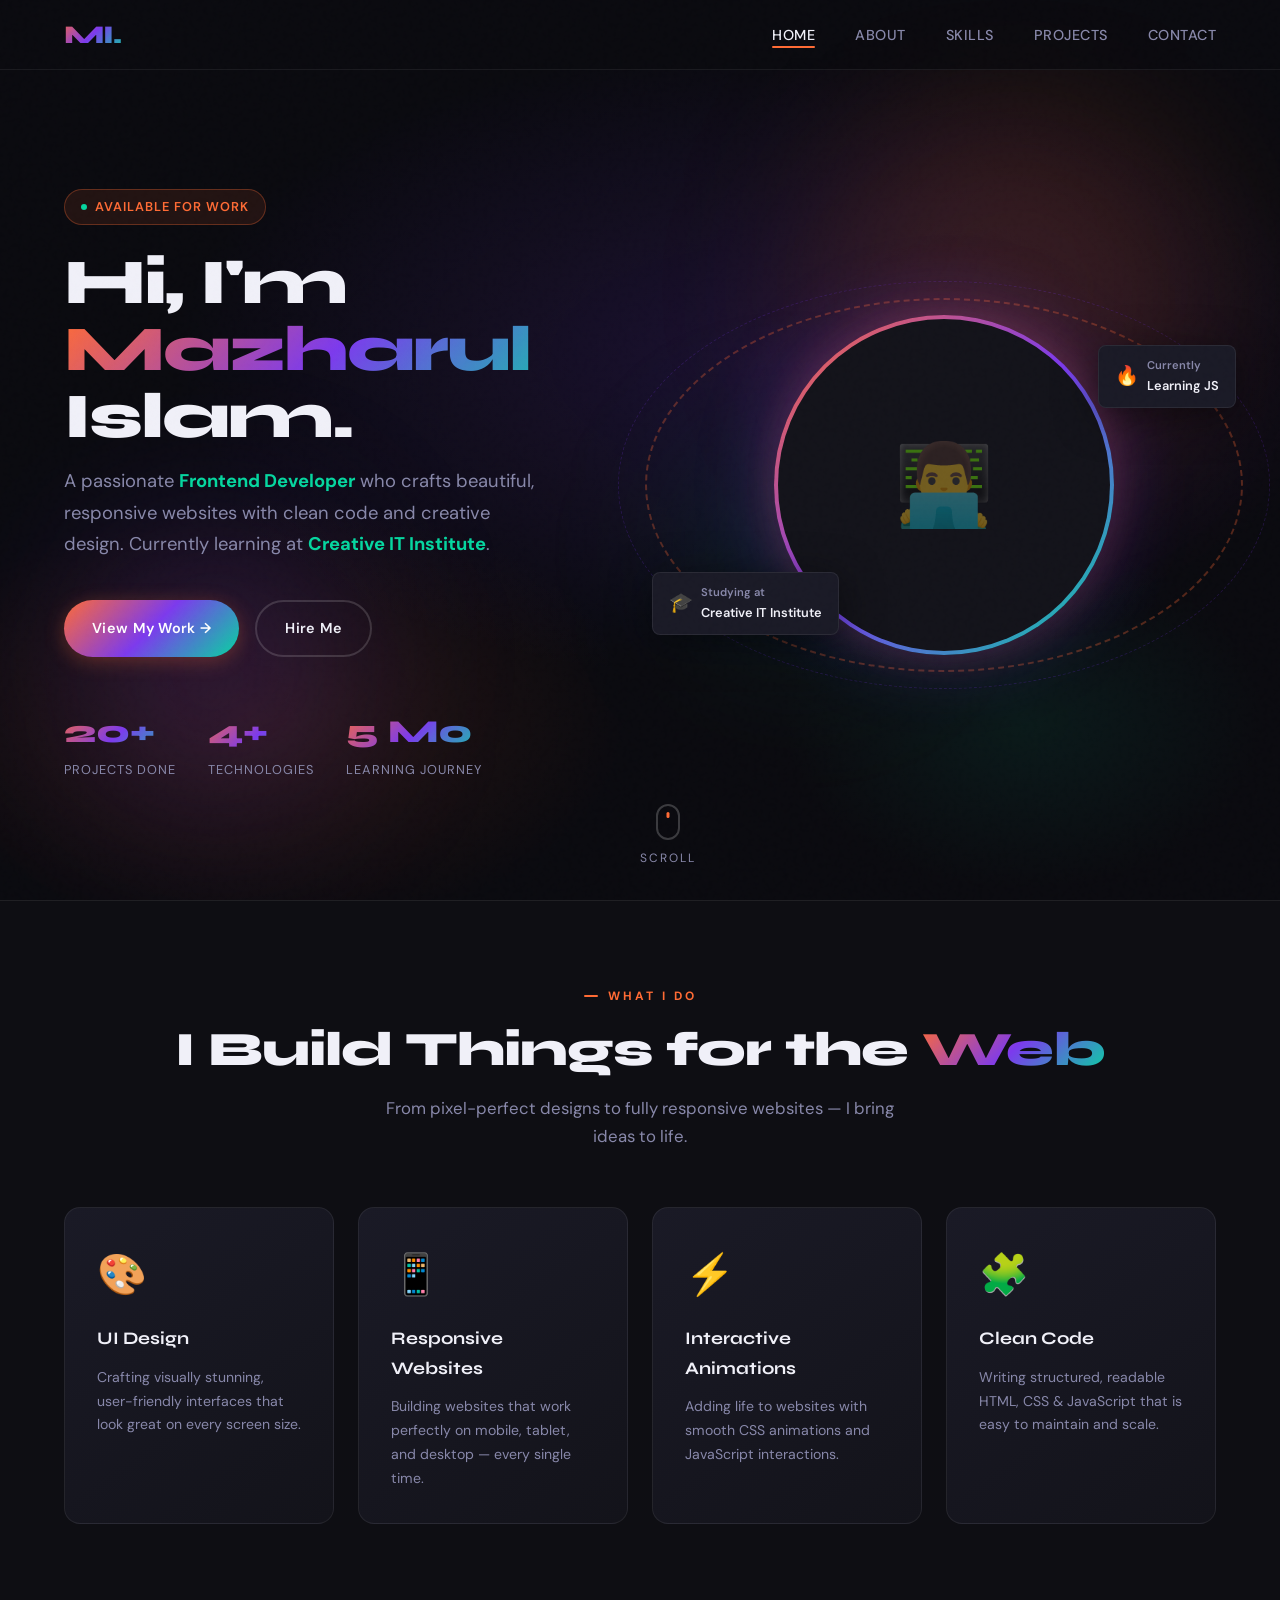
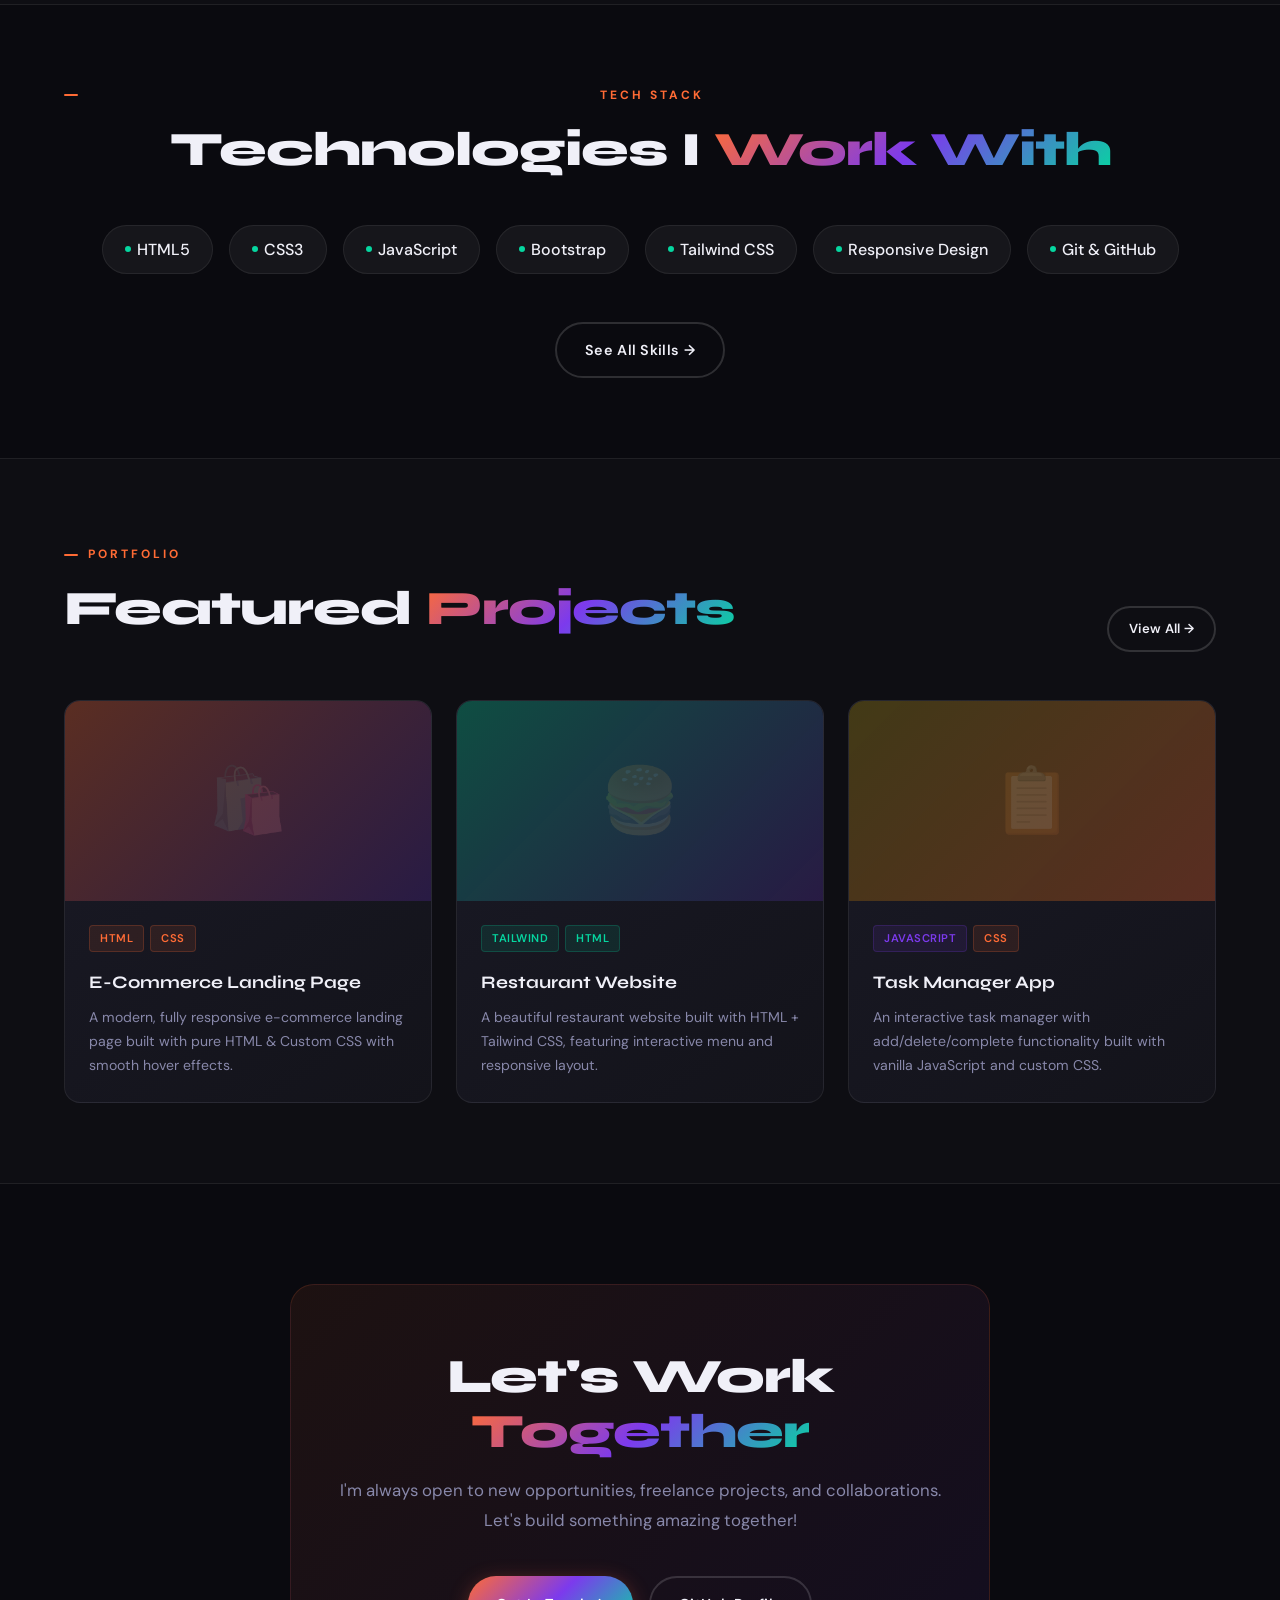
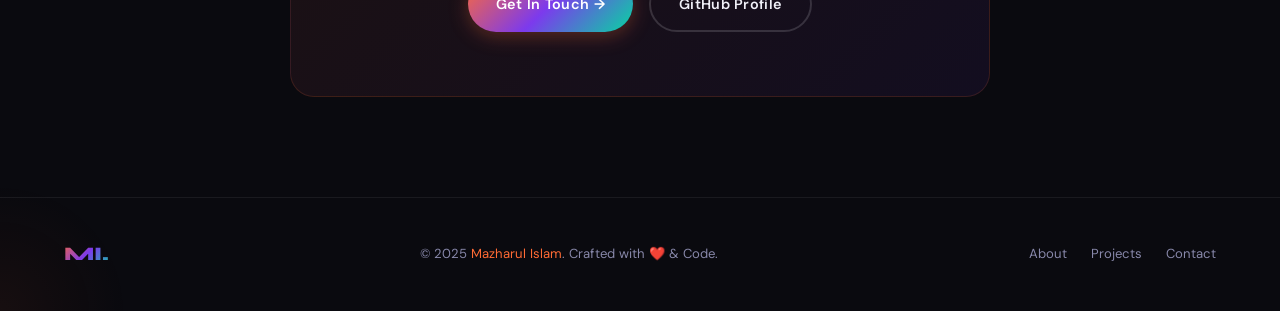
==== index.html @ 1ba292aa "feat: complete interactive portfolio with custom animations" ====
<!DOCTYPE html>
<html lang="en">
<head>
  <meta charset="UTF-8" />
  <meta name="viewport" content="width=device-width, initial-scale=1.0" />
  <title>Mazharul Islam — Frontend Developer</title>
  <meta name="description" content="Mazharul Islam — Frontend Developer & Web Designer from Bangladesh. Building beautiful, responsive websites." />
  <link rel="stylesheet" href="css/style.css" />
  <link rel="stylesheet" href="css/responsive.css" />
</head>
<body>

  <!-- Navbar -->
  <nav class="navbar">
    <a href="index.html" class="nav-logo">MI.</a>
    <ul class="nav-links">
      <li><a href="index.html">Home</a></li>
      <li><a href="pages/about.html">About</a></li>
      <li><a href="pages/skills.html">Skills</a></li>
      <li><a href="pages/projects.html">Projects</a></li>
      <li><a href="pages/contact.html">Contact</a></li>
    </ul>
    <button class="hamburger" aria-label="Menu">
      <span></span><span></span><span></span>
    </button>
  </nav>

  <!-- Hero Section -->
  <section class="hero">
    <div class="hero-bg"></div>
    <div class="hero-orb hero-orb-1"></div>
    <div class="hero-orb hero-orb-2"></div>
    <div class="hero-orb hero-orb-3"></div>

    <div class="hero-inner">
      <!-- Left: Content -->
      <div class="hero-content">
        <div class="hero-badge">
          <span class="dot"></span>
          Available for Work
        </div>
        <h1 class="hero-title">
          <span class="line">Hi, I'm</span>
          <span class="line gradient-text">Mazharul</span>
          <span class="line">Islam.</span>
        </h1>
        <p class="hero-subtitle">
          A passionate <strong><span id="typedText">Frontend Developer</span></strong> who crafts beautiful, 
          responsive websites with clean code and creative design. Currently learning at 
          <strong>Creative IT Institute</strong>.
        </p>
        <div class="hero-btns">
          <a href="pages/projects.html" class="btn btn-primary">View My Work →</a>
          <a href="pages/contact.html" class="btn btn-outline">Hire Me</a>
        </div>
        <div class="hero-stats">
          <div class="stat-item">
            <div class="stat-num"><span class="counter" data-target="20" data-suffix="+">0+</span></div>
            <div class="stat-label">Projects Done</div>
          </div>
          <div class="stat-item">
            <div class="stat-num"><span class="counter" data-target="4" data-suffix="+">0+</span></div>
            <div class="stat-label">Technologies</div>
          </div>
          <div class="stat-item">
            <div class="stat-num"><span class="counter" data-target="5" data-suffix=" Mo">0</span></div>
            <div class="stat-label">Learning Journey</div>
          </div>
        </div>
      </div>

      <!-- Right: Photo -->
      <div class="hero-visual">
        <div class="hero-photo-wrap">
          <div class="hero-photo-ring"></div>
          <div class="hero-photo-ring-2"></div>
          <div class="hero-photo-bg">
            <div class="hero-photo-inner">
              <!-- Replace with your photo: <img src="../assets/photo.jpg" alt="Mazharul Islam" /> -->
              <span class="hero-photo-placeholder">👨‍💻</span>
            </div>
          </div>
          <div class="hero-float-badge b1">
            <span class="icon">🎓</span>
            <div>
              <div style="font-size:0.7rem;color:var(--clr-muted)">Studying at</div>
              <div>Creative IT Institute</div>
            </div>
          </div>
          <div class="hero-float-badge b2">
            <span class="icon">🔥</span>
            <div>
              <div style="font-size:0.7rem;color:var(--clr-muted)">Currently</div>
              <div>Learning JS</div>
            </div>
          </div>
        </div>
      </div>
    </div>

    <div class="scroll-indicator">
      <div class="scroll-mouse"></div>
      <span>Scroll</span>
    </div>
  </section>

  <!-- What I Do Section -->
  <div style="background: rgba(255,255,255,0.02); border-top:1px solid var(--clr-border); border-bottom:1px solid var(--clr-border); padding: 80px 5%;">
    <div style="max-width:1200px; margin:0 auto;">
      <div style="text-align:center; margin-bottom:3.5rem;">
        <span class="section-tag">What I Do</span>
        <h2 class="section-title" style="text-align:center;">I Build Things for the <span>Web</span></h2>
        <p class="section-desc" style="margin: 0 auto 0; text-align:center;">
          From pixel-perfect designs to fully responsive websites — I bring ideas to life.
        </p>
      </div>
      <div style="display:grid; grid-template-columns: repeat(auto-fit, minmax(250px, 1fr)); gap:1.5rem;">

        <div class="card reveal">
          <div style="font-size:2.5rem; margin-bottom:1rem;">🎨</div>
          <h3 style="font-family:var(--font-display); font-size:1.1rem; font-weight:700; margin-bottom:0.75rem;">UI Design</h3>
          <p style="font-size:0.88rem; color:var(--clr-muted); line-height:1.7;">
            Crafting visually stunning, user-friendly interfaces that look great on every screen size.
          </p>
        </div>

        <div class="card reveal delay-1">
          <div style="font-size:2.5rem; margin-bottom:1rem;">📱</div>
          <h3 style="font-family:var(--font-display); font-size:1.1rem; font-weight:700; margin-bottom:0.75rem;">Responsive Websites</h3>
          <p style="font-size:0.88rem; color:var(--clr-muted); line-height:1.7;">
            Building websites that work perfectly on mobile, tablet, and desktop — every single time.
          </p>
        </div>

        <div class="card reveal delay-2">
          <div style="font-size:2.5rem; margin-bottom:1rem;">⚡</div>
          <h3 style="font-family:var(--font-display); font-size:1.1rem; font-weight:700; margin-bottom:0.75rem;">Interactive Animations</h3>
          <p style="font-size:0.88rem; color:var(--clr-muted); line-height:1.7;">
            Adding life to websites with smooth CSS animations and JavaScript interactions.
          </p>
        </div>

        <div class="card reveal delay-3">
          <div style="font-size:2.5rem; margin-bottom:1rem;">🧩</div>
          <h3 style="font-family:var(--font-display); font-size:1.1rem; font-weight:700; margin-bottom:0.75rem;">Clean Code</h3>
          <p style="font-size:0.88rem; color:var(--clr-muted); line-height:1.7;">
            Writing structured, readable HTML, CSS & JavaScript that is easy to maintain and scale.
          </p>
        </div>

      </div>
    </div>
  </div>

  <!-- Tech Stack Preview -->
  <div style="padding: 80px 5%;">
    <div style="max-width:1200px; margin:0 auto; text-align:center;">
      <span class="section-tag" style="display:block; text-align:center;">Tech Stack</span>
      <h2 class="section-title" style="text-align:center; margin-bottom:3rem;">Technologies I <span>Work With</span></h2>
      <div style="display:flex; flex-wrap:wrap; justify-content:center; gap:1rem;">
        <div class="skill-chip reveal" style="font-size:1rem; padding:10px 22px;"><span class="chip-dot"></span> HTML5</div>
        <div class="skill-chip reveal delay-1" style="font-size:1rem; padding:10px 22px;"><span class="chip-dot"></span> CSS3</div>
        <div class="skill-chip reveal delay-2" style="font-size:1rem; padding:10px 22px;"><span class="chip-dot"></span> JavaScript</div>
        <div class="skill-chip reveal delay-3" style="font-size:1rem; padding:10px 22px;"><span class="chip-dot"></span> Bootstrap</div>
        <div class="skill-chip reveal delay-1" style="font-size:1rem; padding:10px 22px;"><span class="chip-dot"></span> Tailwind CSS</div>
        <div class="skill-chip reveal delay-2" style="font-size:1rem; padding:10px 22px;"><span class="chip-dot"></span> Responsive Design</div>
        <div class="skill-chip reveal delay-3" style="font-size:1rem; padding:10px 22px;"><span class="chip-dot"></span> Git & GitHub</div>
      </div>
      <div style="margin-top:3rem;">
        <a href="pages/skills.html" class="btn btn-outline">See All Skills →</a>
      </div>
    </div>
  </div>

  <!-- Featured Projects Preview -->
  <div style="background: rgba(255,255,255,0.02); border-top:1px solid var(--clr-border); border-bottom:1px solid var(--clr-border); padding: 80px 5%;">
    <div style="max-width:1200px; margin:0 auto;">
      <div style="display:flex; align-items:flex-end; justify-content:space-between; flex-wrap:wrap; gap:1rem; margin-bottom:3rem;">
        <div>
          <span class="section-tag">Portfolio</span>
          <h2 class="section-title">Featured <span>Projects</span></h2>
        </div>
        <a href="pages/projects.html" class="btn btn-outline btn-sm">View All →</a>
      </div>
      <div class="projects-grid">

        <div class="project-card reveal">
          <div class="project-thumb">
            <div class="project-thumb-bg">🛍️</div>
            <div class="project-thumb-gradient" style="background: linear-gradient(135deg, rgba(255,107,53,0.3), rgba(124,58,237,0.2));"></div>
            <div class="project-links-overlay">
              <a href="pages/projects.html" class="project-link-btn">View Details</a>
            </div>
          </div>
          <div class="project-body">
            <div class="project-tags">
              <span class="project-tag">HTML</span>
              <span class="project-tag">CSS</span>
            </div>
            <h3 class="project-title">E-Commerce Landing Page</h3>
            <p class="project-desc">A modern, fully responsive e-commerce landing page built with pure HTML & Custom CSS with smooth hover effects.</p>
          </div>
        </div>

        <div class="project-card reveal delay-1">
          <div class="project-thumb">
            <div class="project-thumb-bg">🍔</div>
            <div class="project-thumb-gradient" style="background: linear-gradient(135deg, rgba(6,214,160,0.3), rgba(124,58,237,0.2));"></div>
            <div class="project-links-overlay">
              <a href="pages/projects.html" class="project-link-btn">View Details</a>
            </div>
          </div>
          <div class="project-body">
            <div class="project-tags">
              <span class="project-tag green">Tailwind</span>
              <span class="project-tag green">HTML</span>
            </div>
            <h3 class="project-title">Restaurant Website</h3>
            <p class="project-desc">A beautiful restaurant website built with HTML + Tailwind CSS, featuring interactive menu and responsive layout.</p>
          </div>
        </div>

        <div class="project-card reveal delay-2">
          <div class="project-thumb">
            <div class="project-thumb-bg">📋</div>
            <div class="project-thumb-gradient" style="background: linear-gradient(135deg, rgba(255,214,10,0.2), rgba(255,107,53,0.3));"></div>
            <div class="project-links-overlay">
              <a href="pages/projects.html" class="project-link-btn">View Details</a>
            </div>
          </div>
          <div class="project-body">
            <div class="project-tags">
              <span class="project-tag purple">JavaScript</span>
              <span class="project-tag">CSS</span>
            </div>
            <h3 class="project-title">Task Manager App</h3>
            <p class="project-desc">An interactive task manager with add/delete/complete functionality built with vanilla JavaScript and custom CSS.</p>
          </div>
        </div>

      </div>
    </div>
  </div>

  <!-- CTA Section -->
  <div style="padding: 100px 5%; text-align:center;">
    <div style="max-width:700px; margin:0 auto;">
      <div class="reveal" style="background: linear-gradient(135deg, rgba(255,107,53,0.08), rgba(124,58,237,0.08)); border:1px solid rgba(255,107,53,0.15); border-radius:24px; padding:4rem 3rem;">
        <h2 class="section-title" style="margin-bottom:1rem;">Let's Work <span>Together</span></h2>
        <p style="color:var(--clr-muted); font-size:1.05rem; margin-bottom:2.5rem; line-height:1.8;">
          I'm always open to new opportunities, freelance projects, and collaborations. 
          Let's build something amazing together!
        </p>
        <div style="display:flex; gap:1rem; justify-content:center; flex-wrap:wrap;">
          <a href="pages/contact.html" class="btn btn-primary">Get In Touch →</a>
          <a href="https://github.com/mazharuldmweb" target="_blank" class="btn btn-outline">GitHub Profile</a>
        </div>
      </div>
    </div>
  </div>

  <!-- Footer -->
  <footer class="footer">
    <div class="footer-brand">MI.</div>
    <p class="footer-copy">© 2025 <span>Mazharul Islam</span>. Crafted with ❤️ & Code.</p>
    <div class="footer-links">
      <a href="pages/about.html">About</a>
      <a href="pages/projects.html">Projects</a>
      <a href="pages/contact.html">Contact</a>
    </div>
  </footer>

  <script src="js/main.js"></script>
</body>
</html>
---- css/style.css ----
/* ============================================
   MAZHARUL ISLAM - PORTFOLIO
   style.css - Main Stylesheet
   ============================================ */

@import url('https://fonts.googleapis.com/css2?family=Syne:wght@400;600;700;800&family=DM+Sans:wght@300;400;500;600&display=swap');

/* ---- CSS Variables ---- */
:root {
  --clr-bg: #0a0a0f;
  --clr-surface: #13131a;
  --clr-card: #1a1a26;
  --clr-border: rgba(255,255,255,0.07);

  --clr-primary: #ff6b35;
  --clr-secondary: #7c3aed;
  --clr-accent: #06d6a0;
  --clr-yellow: #ffd60a;
  --clr-pink: #ff006e;

  --clr-text: #f0f0f8;
  --clr-muted: #8888aa;

  --grad-hero: linear-gradient(135deg, #ff6b35 0%, #7c3aed 50%, #06d6a0 100%);
  --grad-card: linear-gradient(145deg, #1a1a26, #13131a);

  --font-display: 'Syne', sans-serif;
  --font-body: 'DM Sans', sans-serif;

  --radius: 16px;
  --radius-sm: 8px;
  --shadow: 0 8px 40px rgba(0,0,0,0.5);
  --shadow-glow: 0 0 40px rgba(255,107,53,0.25);

  --nav-h: 70px;
  --transition: all 0.35s cubic-bezier(0.4, 0, 0.2, 1);
}

/* ---- Reset ---- */
*, *::before, *::after { box-sizing: border-box; margin: 0; padding: 0; }
html { scroll-behavior: smooth; font-size: 16px; }
body {
  font-family: var(--font-body);
  background: var(--clr-bg);
  color: var(--clr-text);
  line-height: 1.7;
  overflow-x: hidden;
}
a { text-decoration: none; color: inherit; }
ul { list-style: none; }
img { max-width: 100%; display: block; }
button { cursor: pointer; border: none; outline: none; font-family: var(--font-body); }

/* ---- Noise Texture Overlay ---- */
body::before {
  content: '';
  position: fixed;
  inset: 0;
  background-image: url("data:image/svg+xml,%3Csvg viewBox='0 0 200 200' xmlns='http://www.w3.org/2000/svg'%3E%3Cfilter id='n'%3E%3CfeTurbulence type='fractalNoise' baseFrequency='0.9' numOctaves='4' stitchTiles='stitch'/%3E%3C/filter%3E%3Crect width='100%25' height='100%25' filter='url(%23n)' opacity='0.04'/%3E%3C/svg%3E");
  pointer-events: none;
  z-index: 9999;
  opacity: 0.4;
}

/* ============================================
   NAVBAR
   ============================================ */
.navbar {
  position: fixed;
  top: 0; left: 0; right: 0;
  height: var(--nav-h);
  display: flex;
  align-items: center;
  justify-content: space-between;
  padding: 0 5%;
  z-index: 1000;
  background: rgba(10,10,15,0.8);
  backdrop-filter: blur(20px);
  border-bottom: 1px solid var(--clr-border);
  transition: var(--transition);
}
.navbar.scrolled {
  background: rgba(10,10,15,0.95);
  box-shadow: 0 4px 30px rgba(0,0,0,0.4);
}
.nav-logo {
  font-family: var(--font-display);
  font-size: 1.6rem;
  font-weight: 800;
  background: var(--grad-hero);
  -webkit-background-clip: text;
  -webkit-text-fill-color: transparent;
  background-clip: text;
  letter-spacing: -1px;
}
.nav-links {
  display: flex;
  gap: 2.5rem;
  align-items: center;
}
.nav-links a {
  font-size: 0.9rem;
  font-weight: 500;
  color: var(--clr-muted);
  letter-spacing: 0.5px;
  text-transform: uppercase;
  position: relative;
  transition: var(--transition);
}
.nav-links a::after {
  content: '';
  position: absolute;
  bottom: -4px; left: 0;
  width: 0; height: 2px;
  background: var(--clr-primary);
  transition: var(--transition);
  border-radius: 2px;
}
.nav-links a:hover,
.nav-links a.active {
  color: var(--clr-text);
}
.nav-links a:hover::after,
.nav-links a.active::after { width: 100%; }

.hamburger {
  display: none;
  flex-direction: column;
  gap: 5px;
  background: none;
  padding: 5px;
}
.hamburger span {
  display: block;
  width: 25px; height: 2px;
  background: var(--clr-text);
  border-radius: 2px;
  transition: var(--transition);
}
.hamburger.open span:nth-child(1) { transform: translateY(7px) rotate(45deg); }
.hamburger.open span:nth-child(2) { opacity: 0; }
.hamburger.open span:nth-child(3) { transform: translateY(-7px) rotate(-45deg); }

/* ============================================
   HERO SECTION
   ============================================ */
.hero {
  min-height: 100vh;
  padding-top: var(--nav-h);
  display: flex;
  align-items: center;
  position: relative;
  overflow: hidden;
}
.hero-bg {
  position: absolute;
  inset: 0;
  background: radial-gradient(ellipse 80% 60% at 60% 40%, rgba(124,58,237,0.15) 0%, transparent 60%),
              radial-gradient(ellipse 60% 50% at 20% 80%, rgba(255,107,53,0.12) 0%, transparent 50%),
              radial-gradient(ellipse 40% 40% at 80% 80%, rgba(6,214,160,0.08) 0%, transparent 50%);
  z-index: 0;
}
.hero-orb {
  position: absolute;
  border-radius: 50%;
  filter: blur(80px);
  animation: floatOrb 8s ease-in-out infinite;
  pointer-events: none;
}
.hero-orb-1 {
  width: 400px; height: 400px;
  background: rgba(255,107,53,0.15);
  top: 10%; right: 5%;
  animation-delay: 0s;
}
.hero-orb-2 {
  width: 300px; height: 300px;
  background: rgba(124,58,237,0.15);
  bottom: 10%; left: 5%;
  animation-delay: -3s;
}
.hero-orb-3 {
  width: 200px; height: 200px;
  background: rgba(6,214,160,0.12);
  top: 50%; right: 30%;
  animation-delay: -6s;
}
@keyframes floatOrb {
  0%, 100% { transform: translate(0,0) scale(1); }
  33% { transform: translate(30px,-20px) scale(1.05); }
  66% { transform: translate(-20px,15px) scale(0.95); }
}

.hero-inner {
  position: relative;
  z-index: 1;
  width: 90%;
  max-width: 1200px;
  margin: 0 auto;
  display: grid;
  grid-template-columns: 1fr 1fr;
  gap: 4rem;
  align-items: center;
  padding: 4rem 0;
}
.hero-content { order: 1; }
.hero-visual { order: 2; }

.hero-badge {
  display: inline-flex;
  align-items: center;
  gap: 8px;
  background: rgba(255,107,53,0.1);
  border: 1px solid rgba(255,107,53,0.3);
  border-radius: 50px;
  padding: 6px 16px;
  font-size: 0.8rem;
  font-weight: 600;
  color: var(--clr-primary);
  text-transform: uppercase;
  letter-spacing: 1px;
  margin-bottom: 1.5rem;
  animation: fadeUp 0.6s ease both;
}
.hero-badge .dot {
  width: 6px; height: 6px;
  background: var(--clr-accent);
  border-radius: 50%;
  animation: pulse 2s infinite;
}
@keyframes pulse {
  0%, 100% { opacity: 1; transform: scale(1); }
  50% { opacity: 0.5; transform: scale(1.5); }
}

.hero-title {
  font-family: var(--font-display);
  font-size: clamp(2.8rem, 5vw, 5rem);
  font-weight: 800;
  line-height: 1.05;
  letter-spacing: -2px;
  margin-bottom: 1rem;
  animation: fadeUp 0.6s 0.1s ease both;
}
.hero-title .line { display: block; }
.hero-title .gradient-text {
  background: var(--grad-hero);
  -webkit-background-clip: text;
  -webkit-text-fill-color: transparent;
  background-clip: text;
}
.hero-subtitle {
  font-size: 1.15rem;
  color: var(--clr-muted);
  max-width: 480px;
  margin-bottom: 2.5rem;
  animation: fadeUp 0.6s 0.2s ease both;
}
.hero-subtitle strong { color: var(--clr-accent); }

.hero-btns {
  display: flex;
  gap: 1rem;
  flex-wrap: wrap;
  margin-bottom: 3rem;
  animation: fadeUp 0.6s 0.3s ease both;
}

.hero-stats {
  display: flex;
  gap: 2rem;
  animation: fadeUp 0.6s 0.4s ease both;
}
.stat-item { text-align: left; }
.stat-num {
  font-family: var(--font-display);
  font-size: 2rem;
  font-weight: 800;
  background: var(--grad-hero);
  -webkit-background-clip: text;
  -webkit-text-fill-color: transparent;
  background-clip: text;
}
.stat-label {
  font-size: 0.8rem;
  color: var(--clr-muted);
  text-transform: uppercase;
  letter-spacing: 1px;
}

/* Hero Photo */
.hero-photo-wrap {
  position: relative;
  display: flex;
  justify-content: center;
  animation: fadeUp 0.8s 0.3s ease both;
}
.hero-photo-ring {
  position: absolute;
  width: 110%;
  height: 110%;
  border-radius: 50%;
  border: 2px dashed rgba(255,107,53,0.3);
  animation: spinRing 20s linear infinite;
  top: -5%; left: -5%;
}
.hero-photo-ring-2 {
  position: absolute;
  width: 120%;
  height: 120%;
  border-radius: 50%;
  border: 1px dashed rgba(124,58,237,0.2);
  animation: spinRing 30s linear infinite reverse;
  top: -10%; left: -10%;
}
@keyframes spinRing {
  from { transform: rotate(0deg); }
  to { transform: rotate(360deg); }
}
.hero-photo-bg {
  width: 340px;
  height: 340px;
  border-radius: 50%;
  background: var(--grad-hero);
  padding: 4px;
  position: relative;
  box-shadow: 0 0 80px rgba(124,58,237,0.3), 0 0 40px rgba(255,107,53,0.2);
}
.hero-photo-inner {
  width: 100%;
  height: 100%;
  border-radius: 50%;
  background: var(--clr-surface);
  display: flex;
  align-items: center;
  justify-content: center;
  overflow: hidden;
}
.hero-photo-inner img {
  width: 100%;
  height: 100%;
  object-fit: cover;
  border-radius: 50%;
}
.hero-photo-placeholder {
  font-size: 5rem;
  opacity: 0.4;
}
.hero-float-badge {
  position: absolute;
  background: var(--clr-card);
  border: 1px solid var(--clr-border);
  border-radius: var(--radius-sm);
  padding: 10px 16px;
  font-size: 0.8rem;
  font-weight: 600;
  display: flex;
  align-items: center;
  gap: 8px;
  backdrop-filter: blur(10px);
  box-shadow: var(--shadow);
  animation: floatBadge 4s ease-in-out infinite;
}
.hero-float-badge.b1 { bottom: 20px; left: -20px; animation-delay: 0s; }
.hero-float-badge.b2 { top: 30px; right: -20px; animation-delay: -2s; }
.hero-float-badge .icon { font-size: 1.2rem; }
@keyframes floatBadge {
  0%, 100% { transform: translateY(0); }
  50% { transform: translateY(-8px); }
}

/* Scroll indicator */
.scroll-indicator {
  position: absolute;
  bottom: 2rem;
  left: 50%;
  transform: translateX(-50%);
  display: flex;
  flex-direction: column;
  align-items: center;
  gap: 8px;
  color: var(--clr-muted);
  font-size: 0.75rem;
  letter-spacing: 2px;
  text-transform: uppercase;
  animation: fadeUp 1s 1s ease both;
}
.scroll-mouse {
  width: 24px; height: 36px;
  border: 2px solid rgba(255,255,255,0.2);
  border-radius: 12px;
  position: relative;
}
.scroll-mouse::before {
  content: '';
  position: absolute;
  top: 6px; left: 50%;
  transform: translateX(-50%);
  width: 3px; height: 6px;
  background: var(--clr-primary);
  border-radius: 2px;
  animation: scrollDot 2s infinite;
}
@keyframes scrollDot {
  0% { top: 6px; opacity: 1; }
  100% { top: 20px; opacity: 0; }
}

/* ============================================
   BUTTONS
   ============================================ */
.btn {
  display: inline-flex;
  align-items: center;
  gap: 8px;
  padding: 14px 28px;
  border-radius: 50px;
  font-size: 0.9rem;
  font-weight: 600;
  letter-spacing: 0.3px;
  transition: var(--transition);
  position: relative;
  overflow: hidden;
}
.btn::before {
  content: '';
  position: absolute;
  inset: 0;
  background: rgba(255,255,255,0.1);
  opacity: 0;
  transition: var(--transition);
}
.btn:hover::before { opacity: 1; }

.btn-primary {
  background: var(--grad-hero);
  color: #fff;
  box-shadow: 0 4px 20px rgba(255,107,53,0.3);
}
.btn-primary:hover {
  transform: translateY(-3px);
  box-shadow: 0 8px 30px rgba(255,107,53,0.5);
}
.btn-outline {
  background: transparent;
  color: var(--clr-text);
  border: 2px solid rgba(255,255,255,0.15);
}
.btn-outline:hover {
  border-color: var(--clr-primary);
  color: var(--clr-primary);
  transform: translateY(-3px);
}
.btn-sm { padding: 10px 20px; font-size: 0.82rem; }

/* ============================================
   SECTION COMMONS
   ============================================ */
.section {
  padding: 100px 5%;
  max-width: 1200px;
  margin: 0 auto;
}
.section-full {
  padding: 100px 5%;
}
.section-tag {
  display: inline-block;
  font-size: 0.75rem;
  font-weight: 700;
  text-transform: uppercase;
  letter-spacing: 3px;
  color: var(--clr-primary);
  margin-bottom: 1rem;
  position: relative;
  padding-left: 1.5rem;
}
.section-tag::before {
  content: '';
  position: absolute;
  left: 0; top: 50%;
  transform: translateY(-50%);
  width: 14px; height: 2px;
  background: var(--clr-primary);
  border-radius: 2px;
}
.section-title {
  font-family: var(--font-display);
  font-size: clamp(2rem, 4vw, 3rem);
  font-weight: 800;
  letter-spacing: -1px;
  margin-bottom: 1rem;
  line-height: 1.15;
}
.section-title span {
  background: var(--grad-hero);
  -webkit-background-clip: text;
  -webkit-text-fill-color: transparent;
  background-clip: text;
}
.section-desc {
  color: var(--clr-muted);
  font-size: 1.05rem;
  max-width: 550px;
  margin-bottom: 3.5rem;
}
.section-divider {
  width: 100%;
  height: 1px;
  background: var(--clr-border);
}

/* ============================================
   CARDS
   ============================================ */
.card {
  background: var(--grad-card);
  border: 1px solid var(--clr-border);
  border-radius: var(--radius);
  padding: 2rem;
  transition: var(--transition);
  position: relative;
  overflow: hidden;
}
.card::before {
  content: '';
  position: absolute;
  top: 0; left: 0; right: 0;
  height: 2px;
  background: var(--grad-hero);
  opacity: 0;
  transition: var(--transition);
}
.card:hover {
  border-color: rgba(255,107,53,0.2);
  transform: translateY(-6px);
  box-shadow: 0 20px 60px rgba(0,0,0,0.4);
}
.card:hover::before { opacity: 1; }

/* ============================================
   ABOUT PAGE
   ============================================ */
.about-grid {
  display: grid;
  grid-template-columns: 1fr 1.2fr;
  gap: 5rem;
  align-items: start;
  margin-top: 3rem;
}
.about-photo-wrap {
  position: relative;
}
.about-photo-frame {
  border-radius: var(--radius);
  overflow: hidden;
  background: var(--clr-card);
  aspect-ratio: 3/4;
  display: flex;
  align-items: center;
  justify-content: center;
  border: 1px solid var(--clr-border);
  position: relative;
}
.about-photo-frame img {
  width: 100%;
  height: 100%;
  object-fit: cover;
}
.about-photo-frame .placeholder-text {
  font-size: 4rem;
  opacity: 0.2;
  text-align: center;
}
.about-photo-deco {
  position: absolute;
  bottom: -20px; right: -20px;
  width: 120px; height: 120px;
  background: var(--grad-hero);
  border-radius: var(--radius-sm);
  opacity: 0.15;
  z-index: -1;
}
.about-photo-tag {
  position: absolute;
  bottom: 20px; left: -20px;
  background: var(--clr-card);
  border: 1px solid var(--clr-border);
  border-radius: var(--radius-sm);
  padding: 12px 18px;
  display: flex;
  align-items: center;
  gap: 10px;
  backdrop-filter: blur(10px);
  box-shadow: var(--shadow);
}
.about-photo-tag .icon { font-size: 1.5rem; }
.about-photo-tag .text { font-size: 0.8rem; color: var(--clr-muted); }
.about-photo-tag .name { font-size: 0.9rem; font-weight: 600; }

.about-content {}
.about-intro {
  font-size: 1.1rem;
  color: var(--clr-muted);
  margin-bottom: 1.5rem;
  line-height: 1.8;
}
.about-intro strong { color: var(--clr-text); }

.about-highlights {
  display: grid;
  grid-template-columns: 1fr 1fr;
  gap: 1rem;
  margin: 2rem 0;
}
.highlight-item {
  background: var(--clr-card);
  border: 1px solid var(--clr-border);
  border-radius: var(--radius-sm);
  padding: 1.2rem;
  display: flex;
  gap: 12px;
  align-items: flex-start;
  transition: var(--transition);
}
.highlight-item:hover {
  border-color: rgba(255,107,53,0.3);
  transform: translateY(-2px);
}
.highlight-icon { font-size: 1.5rem; flex-shrink: 0; }
.highlight-info {}
.highlight-label { font-size: 0.75rem; color: var(--clr-muted); text-transform: uppercase; letter-spacing: 1px; }
.highlight-value { font-size: 0.9rem; font-weight: 600; margin-top: 2px; }

.about-journey {
  margin-top: 2.5rem;
}
.journey-title {
  font-family: var(--font-display);
  font-size: 1.2rem;
  font-weight: 700;
  margin-bottom: 1.5rem;
}
.timeline {
  position: relative;
  padding-left: 1.5rem;
}
.timeline::before {
  content: '';
  position: absolute;
  left: 0; top: 0; bottom: 0;
  width: 2px;
  background: linear-gradient(to bottom, var(--clr-primary), var(--clr-secondary));
  border-radius: 2px;
}
.timeline-item {
  position: relative;
  padding-bottom: 2rem;
  padding-left: 1.5rem;
}
.timeline-item::before {
  content: '';
  position: absolute;
  left: -1.95rem;
  top: 6px;
  width: 10px; height: 10px;
  background: var(--clr-primary);
  border-radius: 50%;
  border: 2px solid var(--clr-bg);
}
.timeline-date {
  font-size: 0.75rem;
  color: var(--clr-accent);
  font-weight: 600;
  text-transform: uppercase;
  letter-spacing: 1px;
  margin-bottom: 4px;
}
.timeline-event {
  font-size: 0.95rem;
  font-weight: 600;
  margin-bottom: 4px;
}
.timeline-desc {
  font-size: 0.85rem;
  color: var(--clr-muted);
  line-height: 1.6;
}

/* ============================================
   SKILLS PAGE
   ============================================ */
.skills-intro {
  max-width: 700px;
}
.skills-grid {
  display: grid;
  grid-template-columns: repeat(auto-fit, minmax(300px, 1fr));
  gap: 1.5rem;
  margin-bottom: 4rem;
}
.skill-category {
  background: var(--grad-card);
  border: 1px solid var(--clr-border);
  border-radius: var(--radius);
  padding: 2rem;
  transition: var(--transition);
  position: relative;
  overflow: hidden;
}
.skill-category::after {
  content: '';
  position: absolute;
  top: -50%; right: -50%;
  width: 100%; height: 100%;
  background: radial-gradient(circle, rgba(255,107,53,0.05) 0%, transparent 60%);
  pointer-events: none;
}
.skill-category:hover {
  border-color: rgba(255,107,53,0.25);
  transform: translateY(-5px);
  box-shadow: 0 20px 50px rgba(0,0,0,0.35);
}
.skill-cat-header {
  display: flex;
  align-items: center;
  gap: 12px;
  margin-bottom: 1.5rem;
}
.skill-cat-icon {
  width: 44px; height: 44px;
  border-radius: var(--radius-sm);
  display: flex;
  align-items: center;
  justify-content: center;
  font-size: 1.3rem;
  flex-shrink: 0;
}
.skill-cat-icon.orange { background: rgba(255,107,53,0.15); }
.skill-cat-icon.purple { background: rgba(124,58,237,0.15); }
.skill-cat-icon.green { background: rgba(6,214,160,0.15); }
.skill-cat-icon.yellow { background: rgba(255,214,10,0.12); }

.skill-cat-name {
  font-family: var(--font-display);
  font-size: 1.1rem;
  font-weight: 700;
}
.skill-cat-count {
  font-size: 0.75rem;
  color: var(--clr-muted);
  margin-top: 2px;
}
.skill-items {
  display: flex;
  flex-wrap: wrap;
  gap: 0.6rem;
}
.skill-chip {
  background: rgba(255,255,255,0.05);
  border: 1px solid var(--clr-border);
  border-radius: 50px;
  padding: 5px 14px;
  font-size: 0.8rem;
  font-weight: 500;
  transition: var(--transition);
  display: flex;
  align-items: center;
  gap: 6px;
}
.skill-chip:hover {
  background: rgba(255,107,53,0.12);
  border-color: rgba(255,107,53,0.4);
  color: var(--clr-primary);
}
.skill-chip .chip-dot {
  width: 6px; height: 6px;
  border-radius: 50%;
  background: var(--clr-accent);
  flex-shrink: 0;
}

.skill-progress-section {
  margin-top: 4rem;
}
.skill-progress-title {
  font-family: var(--font-display);
  font-size: 1.4rem;
  font-weight: 700;
  margin-bottom: 2rem;
}
.progress-grid {
  display: grid;
  grid-template-columns: 1fr 1fr;
  gap: 1.5rem;
}
.progress-item { margin-bottom: 0.5rem; }
.progress-header {
  display: flex;
  justify-content: space-between;
  align-items: center;
  margin-bottom: 8px;
}
.progress-name {
  font-size: 0.9rem;
  font-weight: 600;
}
.progress-pct {
  font-size: 0.8rem;
  color: var(--clr-primary);
  font-weight: 600;
}
.progress-bar {
  height: 6px;
  background: rgba(255,255,255,0.06);
  border-radius: 3px;
  overflow: hidden;
}
.progress-fill {
  height: 100%;
  border-radius: 3px;
  background: var(--grad-hero);
  width: 0%;
  transition: width 1.2s cubic-bezier(0.4, 0, 0.2, 1);
}

/* Tools Section */
.tools-section { margin-top: 4rem; }
.tools-grid {
  display: grid;
  grid-template-columns: repeat(auto-fill, minmax(100px, 1fr));
  gap: 1rem;
}
.tool-item {
  background: var(--clr-card);
  border: 1px solid var(--clr-border);
  border-radius: var(--radius-sm);
  padding: 1.2rem 1rem;
  text-align: center;
  transition: var(--transition);
  font-size: 0.8rem;
  color: var(--clr-muted);
  font-weight: 500;
}
.tool-item .tool-icon { font-size: 1.8rem; margin-bottom: 8px; }
.tool-item:hover {
  border-color: rgba(255,107,53,0.35);
  color: var(--clr-text);
  transform: translateY(-3px);
  background: rgba(255,107,53,0.06);
}

/* ============================================
   PROJECTS PAGE
   ============================================ */
.projects-filter {
  display: flex;
  gap: 0.75rem;
  flex-wrap: wrap;
  margin-bottom: 3rem;
}
.filter-btn {
  padding: 8px 20px;
  border-radius: 50px;
  font-size: 0.82rem;
  font-weight: 600;
  background: transparent;
  border: 1px solid var(--clr-border);
  color: var(--clr-muted);
  transition: var(--transition);
  font-family: var(--font-body);
}
.filter-btn:hover,
.filter-btn.active {
  background: var(--clr-primary);
  border-color: var(--clr-primary);
  color: #fff;
}
.projects-grid {
  display: grid;
  grid-template-columns: repeat(auto-fill, minmax(340px, 1fr));
  gap: 1.5rem;
}
.project-card {
  background: var(--grad-card);
  border: 1px solid var(--clr-border);
  border-radius: var(--radius);
  overflow: hidden;
  transition: var(--transition);
  display: flex;
  flex-direction: column;
}
.project-card:hover {
  border-color: rgba(255,107,53,0.25);
  transform: translateY(-8px);
  box-shadow: 0 25px 60px rgba(0,0,0,0.5);
}
.project-thumb {
  height: 200px;
  background: var(--clr-surface);
  position: relative;
  overflow: hidden;
  display: flex;
  align-items: center;
  justify-content: center;
}
.project-thumb-bg {
  position: absolute;
  inset: 0;
  display: flex;
  align-items: center;
  justify-content: center;
  font-size: 4rem;
  opacity: 0.15;
}
.project-thumb-gradient {
  position: absolute;
  inset: 0;
}
.project-links-overlay {
  position: absolute;
  inset: 0;
  background: rgba(0,0,0,0.7);
  display: flex;
  align-items: center;
  justify-content: center;
  gap: 1rem;
  opacity: 0;
  transition: var(--transition);
}
.project-card:hover .project-links-overlay { opacity: 1; }
.project-link-btn {
  padding: 10px 20px;
  border-radius: 50px;
  font-size: 0.8rem;
  font-weight: 600;
  background: var(--clr-primary);
  color: #fff;
  transition: var(--transition);
  display: flex;
  align-items: center;
  gap: 6px;
}
.project-link-btn.ghost {
  background: transparent;
  border: 1px solid rgba(255,255,255,0.3);
}
.project-link-btn:hover { transform: scale(1.05); }

.project-body { padding: 1.5rem; flex: 1; display: flex; flex-direction: column; }
.project-tags {
  display: flex;
  gap: 6px;
  flex-wrap: wrap;
  margin-bottom: 1rem;
}
.project-tag {
  font-size: 0.7rem;
  font-weight: 600;
  text-transform: uppercase;
  letter-spacing: 0.5px;
  padding: 3px 10px;
  border-radius: 4px;
  background: rgba(255,107,53,0.1);
  color: var(--clr-primary);
  border: 1px solid rgba(255,107,53,0.2);
}
.project-tag.purple { background: rgba(124,58,237,0.1); color: var(--clr-secondary); border-color: rgba(124,58,237,0.2); }
.project-tag.green { background: rgba(6,214,160,0.1); color: var(--clr-accent); border-color: rgba(6,214,160,0.2); }

.project-title {
  font-family: var(--font-display);
  font-size: 1.1rem;
  font-weight: 700;
  margin-bottom: 0.5rem;
}
.project-desc {
  font-size: 0.88rem;
  color: var(--clr-muted);
  line-height: 1.7;
  flex: 1;
}

/* ============================================
   CONTACT PAGE
   ============================================ */
.contact-layout {
  display: grid;
  grid-template-columns: 1fr 1.5fr;
  gap: 4rem;
  align-items: start;
}
.contact-info {}
.contact-tagline {
  font-size: 1.05rem;
  color: var(--clr-muted);
  margin-bottom: 2.5rem;
  line-height: 1.8;
}
.contact-methods { display: flex; flex-direction: column; gap: 1rem; margin-bottom: 2.5rem; }
.contact-method {
  display: flex;
  align-items: center;
  gap: 1rem;
  padding: 1.2rem;
  background: var(--clr-card);
  border: 1px solid var(--clr-border);
  border-radius: var(--radius-sm);
  transition: var(--transition);
}
.contact-method:hover {
  border-color: rgba(255,107,53,0.3);
  transform: translateX(5px);
}
.contact-method-icon {
  width: 42px; height: 42px;
  border-radius: var(--radius-sm);
  background: rgba(255,107,53,0.12);
  display: flex;
  align-items: center;
  justify-content: center;
  font-size: 1.1rem;
  flex-shrink: 0;
}
.contact-method-icon.purple { background: rgba(124,58,237,0.12); }
.contact-method-icon.green { background: rgba(6,214,160,0.12); }
.contact-method-icon.wa { background: rgba(37,211,102,0.12); }

.contact-method-label { font-size: 0.75rem; color: var(--clr-muted); text-transform: uppercase; letter-spacing: 1px; }
.contact-method-value { font-size: 0.9rem; font-weight: 500; word-break: break-all; }

.social-links { display: flex; gap: 0.75rem; }
.social-btn {
  width: 44px; height: 44px;
  border-radius: var(--radius-sm);
  background: var(--clr-card);
  border: 1px solid var(--clr-border);
  display: flex;
  align-items: center;
  justify-content: center;
  font-size: 1.1rem;
  transition: var(--transition);
  color: var(--clr-muted);
}
.social-btn:hover {
  background: var(--clr-primary);
  border-color: var(--clr-primary);
  color: #fff;
  transform: translateY(-3px);
}

/* Contact Form */
.contact-form-wrap {
  background: var(--grad-card);
  border: 1px solid var(--clr-border);
  border-radius: var(--radius);
  padding: 2.5rem;
}
.form-title {
  font-family: var(--font-display);
  font-size: 1.3rem;
  font-weight: 700;
  margin-bottom: 2rem;
}
.form-row { display: grid; grid-template-columns: 1fr 1fr; gap: 1rem; }
.form-group { margin-bottom: 1.2rem; }
.form-label {
  display: block;
  font-size: 0.8rem;
  font-weight: 600;
  color: var(--clr-muted);
  text-transform: uppercase;
  letter-spacing: 1px;
  margin-bottom: 8px;
}
.form-input,
.form-textarea {
  width: 100%;
  background: rgba(255,255,255,0.04);
  border: 1px solid var(--clr-border);
  border-radius: var(--radius-sm);
  padding: 13px 16px;
  font-size: 0.9rem;
  color: var(--clr-text);
  font-family: var(--font-body);
  transition: var(--transition);
}
.form-input::placeholder,
.form-textarea::placeholder { color: rgba(255,255,255,0.2); }
.form-input:focus,
.form-textarea:focus {
  outline: none;
  border-color: var(--clr-primary);
  background: rgba(255,107,53,0.05);
  box-shadow: 0 0 0 3px rgba(255,107,53,0.1);
}
.form-textarea { resize: vertical; min-height: 130px; }
.form-submit {
  width: 100%;
  padding: 15px;
  border-radius: var(--radius-sm);
  font-size: 1rem;
  font-weight: 700;
  background: var(--grad-hero);
  color: #fff;
  letter-spacing: 0.5px;
  transition: var(--transition);
  position: relative;
  overflow: hidden;
}
.form-submit:hover {
  transform: translateY(-2px);
  box-shadow: 0 10px 30px rgba(255,107,53,0.4);
}
.form-submit:active { transform: translateY(0); }
.form-success {
  display: none;
  text-align: center;
  padding: 2rem;
  color: var(--clr-accent);
  font-weight: 600;
}

/* ============================================
   FOOTER
   ============================================ */
.footer {
  border-top: 1px solid var(--clr-border);
  padding: 2.5rem 5%;
  display: flex;
  align-items: center;
  justify-content: space-between;
  flex-wrap: wrap;
  gap: 1rem;
  background: rgba(10,10,15,0.8);
}
.footer-brand {
  font-family: var(--font-display);
  font-size: 1.2rem;
  font-weight: 800;
  background: var(--grad-hero);
  -webkit-background-clip: text;
  -webkit-text-fill-color: transparent;
  background-clip: text;
}
.footer-copy {
  font-size: 0.82rem;
  color: var(--clr-muted);
  text-align: center;
}
.footer-copy span { color: var(--clr-primary); }
.footer-links { display: flex; gap: 1.5rem; }
.footer-links a {
  font-size: 0.82rem;
  color: var(--clr-muted);
  transition: var(--transition);
}
.footer-links a:hover { color: var(--clr-primary); }

/* ============================================
   ANIMATIONS
   ============================================ */
@keyframes fadeUp {
  from { opacity: 0; transform: translateY(30px); }
  to { opacity: 1; transform: translateY(0); }
}
@keyframes fadeIn {
  from { opacity: 0; }
  to { opacity: 1; }
}

.reveal {
  opacity: 0;
  transform: translateY(40px);
  transition: opacity 0.7s ease, transform 0.7s ease;
}
.reveal.visible {
  opacity: 1;
  transform: translateY(0);
}
.reveal-left {
  opacity: 0;
  transform: translateX(-40px);
  transition: opacity 0.7s ease, transform 0.7s ease;
}
.reveal-left.visible {
  opacity: 1;
  transform: translateX(0);
}
.reveal-right {
  opacity: 0;
  transform: translateX(40px);
  transition: opacity 0.7s ease, transform 0.7s ease;
}
.reveal-right.visible {
  opacity: 1;
  transform: translateX(0);
}

/* Stagger delays */
.delay-1 { transition-delay: 0.1s; }
.delay-2 { transition-delay: 0.2s; }
.delay-3 { transition-delay: 0.3s; }
.delay-4 { transition-delay: 0.4s; }

/* Page transition */
.page-transition {
  animation: fadeIn 0.5s ease both;
}

/* Cursor glow */
.cursor-glow {
  position: fixed;
  width: 300px; height: 300px;
  border-radius: 50%;
  background: radial-gradient(circle, rgba(255,107,53,0.06) 0%, transparent 60%);
  pointer-events: none;
  z-index: 9998;
  transform: translate(-50%, -50%);
  transition: transform 0.1s linear;
}
---- css/responsive.css ----
/* ============================================
   MAZHARUL ISLAM - PORTFOLIO
   responsive.css - Responsive Stylesheet
   ============================================ */

/* ---- Tablet (max 1024px) ---- */
@media (max-width: 1024px) {
  .hero-inner {
    grid-template-columns: 1fr;
    text-align: center;
    gap: 3rem;
  }
  .hero-content { order: 2; }
  .hero-visual { order: 1; }
  .hero-subtitle { margin: 0 auto 2.5rem; }
  .hero-btns { justify-content: center; }
  .hero-stats { justify-content: center; }

  .hero-photo-bg { width: 260px; height: 260px; }
  .hero-float-badge.b1 { bottom: 10px; left: 0; }
  .hero-float-badge.b2 { top: 10px; right: 0; }

  .about-grid { grid-template-columns: 1fr; gap: 3rem; }
  .about-photo-wrap { max-width: 380px; margin: 0 auto; }

  .contact-layout { grid-template-columns: 1fr; gap: 3rem; }
  .progress-grid { grid-template-columns: 1fr; }
}

/* ---- Mobile (max 768px) ---- */
@media (max-width: 768px) {
  :root { --nav-h: 60px; }

  .navbar { padding: 0 4%; }
  .nav-links {
    position: fixed;
    top: var(--nav-h); left: 0; right: 0;
    background: rgba(10,10,15,0.98);
    backdrop-filter: blur(20px);
    flex-direction: column;
    gap: 0;
    padding: 1rem 0 2rem;
    border-bottom: 1px solid var(--clr-border);
    transform: translateY(-120%);
    transition: transform 0.4s cubic-bezier(0.4, 0, 0.2, 1);
    z-index: 999;
  }
  .nav-links.open { transform: translateY(0); }
  .nav-links a {
    padding: 1rem 5%;
    font-size: 1rem;
    width: 100%;
    border-bottom: 1px solid rgba(255,255,255,0.04);
  }
  .nav-links a::after { display: none; }
  .hamburger { display: flex; }

  .section { padding: 70px 4%; }
  .section-full { padding: 70px 4%; }

  .hero-inner { padding: 2rem 0; }
  .hero-photo-bg { width: 220px; height: 220px; }
  .hero-title { font-size: 2.4rem; letter-spacing: -1px; }

  .hero-stats { gap: 1.5rem; }
  .stat-num { font-size: 1.6rem; }

  .hero-float-badge { font-size: 0.7rem; padding: 7px 12px; }

  .about-highlights { grid-template-columns: 1fr; }

  .projects-grid { grid-template-columns: 1fr; }

  .form-row { grid-template-columns: 1fr; }

  .footer {
    flex-direction: column;
    text-align: center;
    padding: 2rem 4%;
  }
  .footer-links { justify-content: center; }

  .skills-grid { grid-template-columns: 1fr; }

  .tools-grid { grid-template-columns: repeat(3, 1fr); }

  .contact-layout { grid-template-columns: 1fr; }

  .scroll-indicator { display: none; }
}

/* ---- Small Mobile (max 480px) ---- */
@media (max-width: 480px) {
  .hero-title { font-size: 2rem; }
  .section-title { font-size: 1.8rem; }
  .hero-photo-bg { width: 190px; height: 190px; }
  .hero-btns { flex-direction: column; align-items: center; }
  .btn { width: 100%; justify-content: center; }

  .card { padding: 1.5rem; }
  .contact-form-wrap { padding: 1.5rem; }

  .projects-filter { gap: 0.5rem; }
  .filter-btn { padding: 6px 14px; font-size: 0.76rem; }

  .tools-grid { grid-template-columns: repeat(2, 1fr); }

  .social-links { flex-wrap: wrap; }

  .hero-float-badge { display: none; }
}

/* ---- Large screens ---- */
@media (min-width: 1400px) {
  .section { max-width: 1300px; }
  .hero-inner { max-width: 1300px; }
}
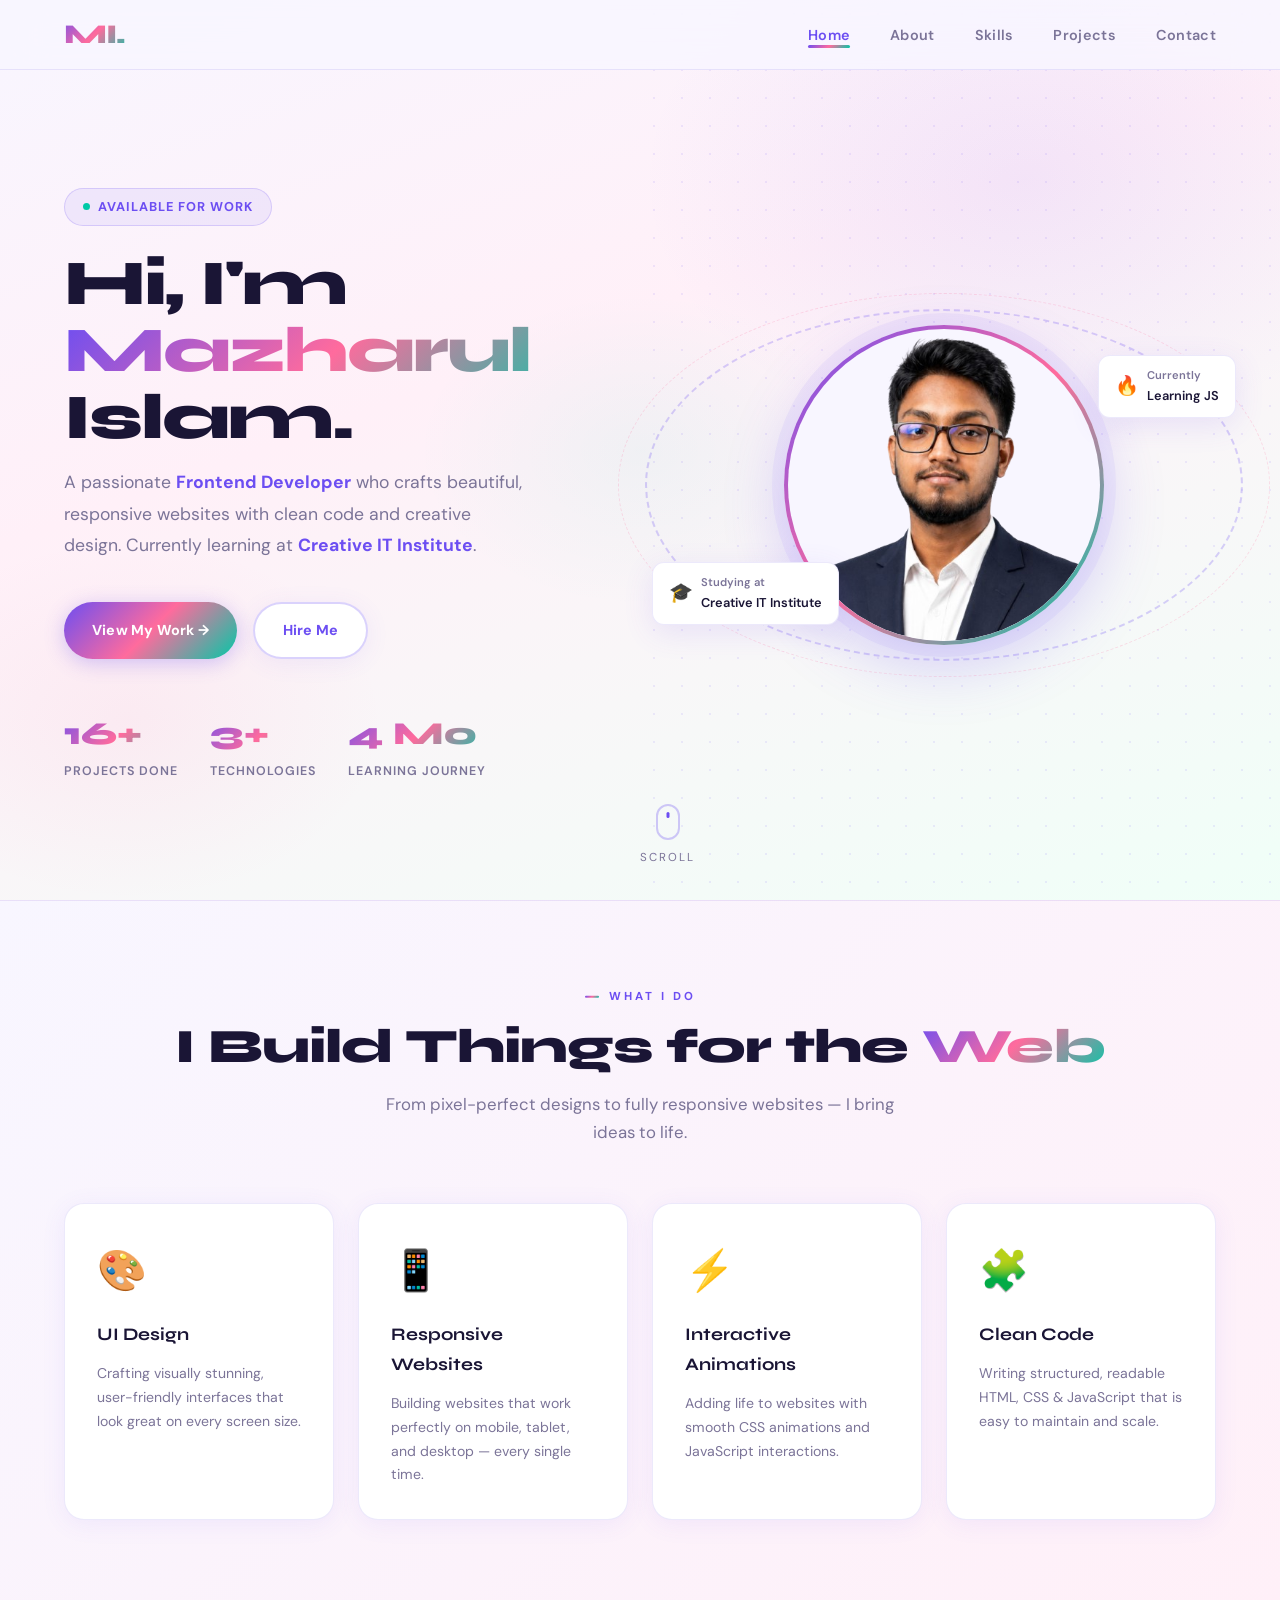
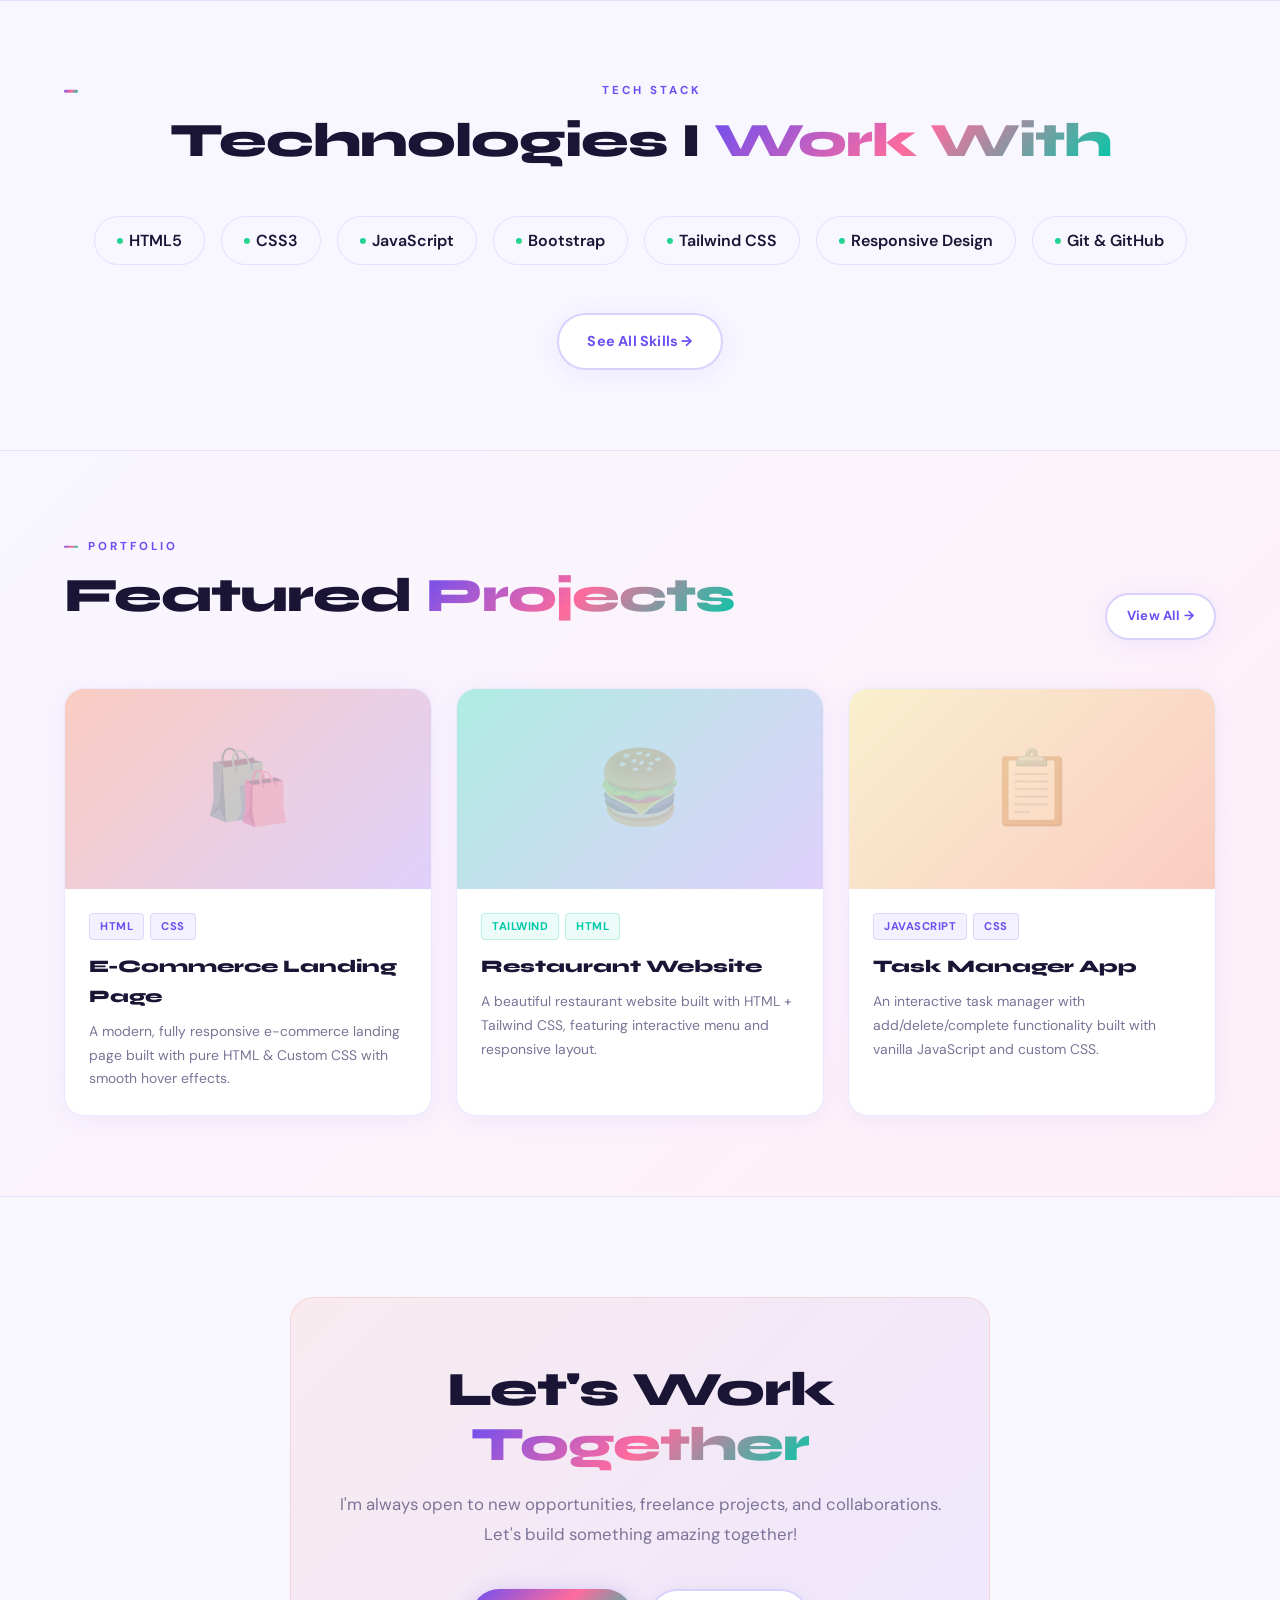
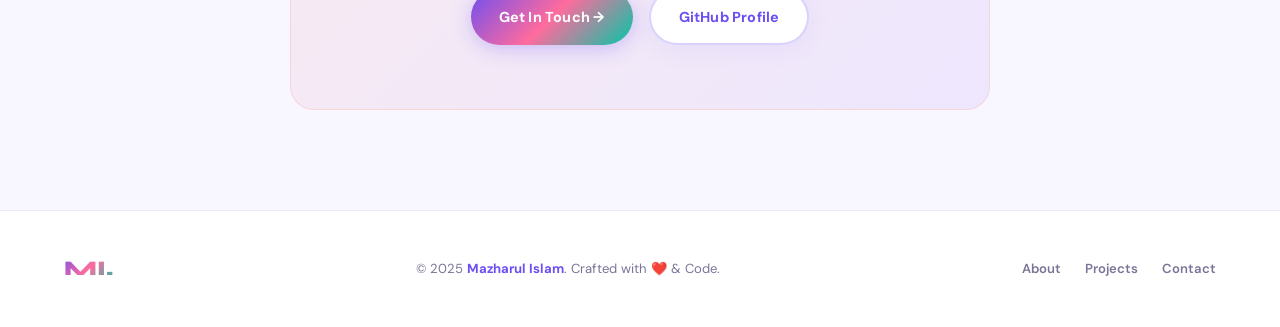
==== commit dbb62b19: "Update portfolio - new photos, contact form, light theme" ====
--- a/index.html
+++ b/index.html
@@ -1,13 +1,16 @@
 <!DOCTYPE html>
 <html lang="en">
+
 <head>
   <meta charset="UTF-8" />
   <meta name="viewport" content="width=device-width, initial-scale=1.0" />
   <title>Mazharul Islam — Frontend Developer</title>
-  <meta name="description" content="Mazharul Islam — Frontend Developer & Web Designer from Bangladesh. Building beautiful, responsive websites." />
+  <meta name="description"
+    content="Mazharul Islam — Frontend Developer & Web Designer from Bangladesh. Building beautiful, responsive websites." />
   <link rel="stylesheet" href="css/style.css" />
   <link rel="stylesheet" href="css/responsive.css" />
 </head>
+
 <body>
 
   <!-- Navbar -->
@@ -45,8 +48,8 @@
           <span class="line">Islam.</span>
         </h1>
         <p class="hero-subtitle">
-          A passionate <strong><span id="typedText">Frontend Developer</span></strong> who crafts beautiful, 
-          responsive websites with clean code and creative design. Currently learning at 
+          A passionate <strong><span id="typedText">Frontend Developer</span></strong> who crafts beautiful,
+          responsive websites with clean code and creative design. Currently learning at
           <strong>Creative IT Institute</strong>.
         </p>
         <div class="hero-btns">
@@ -77,7 +80,7 @@
           <div class="hero-photo-bg">
             <div class="hero-photo-inner">
               <!-- Replace with your photo: <img src="../assets/photo.jpg" alt="Mazharul Islam" /> -->
-              <span class="hero-photo-placeholder">👨‍💻</span>
+              <img src="assets/photo.png" alt="Mazharul Islam" />
             </div>
           </div>
           <div class="hero-float-badge b1">
@@ -105,7 +108,8 @@
   </section>
 
   <!-- What I Do Section -->
-  <div style="background: rgba(255,255,255,0.02); border-top:1px solid var(--clr-border); border-bottom:1px solid var(--clr-border); padding: 80px 5%;">
+  <div
+    style="background: linear-gradient(135deg, #f8f6ff, #fff0f8); border-top:1.5px solid var(--clr-border); border-bottom:1.5px solid var(--clr-border); padding: 80px 5%;">
     <div style="max-width:1200px; margin:0 auto;">
       <div style="text-align:center; margin-bottom:3.5rem;">
         <span class="section-tag">What I Do</span>
@@ -118,7 +122,8 @@
 
         <div class="card reveal">
           <div style="font-size:2.5rem; margin-bottom:1rem;">🎨</div>
-          <h3 style="font-family:var(--font-display); font-size:1.1rem; font-weight:700; margin-bottom:0.75rem;">UI Design</h3>
+          <h3 style="font-family:var(--font-display); font-size:1.1rem; font-weight:700; margin-bottom:0.75rem;">UI
+            Design</h3>
           <p style="font-size:0.88rem; color:var(--clr-muted); line-height:1.7;">
             Crafting visually stunning, user-friendly interfaces that look great on every screen size.
           </p>
@@ -126,7 +131,8 @@
 
         <div class="card reveal delay-1">
           <div style="font-size:2.5rem; margin-bottom:1rem;">📱</div>
-          <h3 style="font-family:var(--font-display); font-size:1.1rem; font-weight:700; margin-bottom:0.75rem;">Responsive Websites</h3>
+          <h3 style="font-family:var(--font-display); font-size:1.1rem; font-weight:700; margin-bottom:0.75rem;">
+            Responsive Websites</h3>
           <p style="font-size:0.88rem; color:var(--clr-muted); line-height:1.7;">
             Building websites that work perfectly on mobile, tablet, and desktop — every single time.
           </p>
@@ -134,7 +140,8 @@
 
         <div class="card reveal delay-2">
           <div style="font-size:2.5rem; margin-bottom:1rem;">⚡</div>
-          <h3 style="font-family:var(--font-display); font-size:1.1rem; font-weight:700; margin-bottom:0.75rem;">Interactive Animations</h3>
+          <h3 style="font-family:var(--font-display); font-size:1.1rem; font-weight:700; margin-bottom:0.75rem;">
+            Interactive Animations</h3>
           <p style="font-size:0.88rem; color:var(--clr-muted); line-height:1.7;">
             Adding life to websites with smooth CSS animations and JavaScript interactions.
           </p>
@@ -142,7 +149,8 @@
 
         <div class="card reveal delay-3">
           <div style="font-size:2.5rem; margin-bottom:1rem;">🧩</div>
-          <h3 style="font-family:var(--font-display); font-size:1.1rem; font-weight:700; margin-bottom:0.75rem;">Clean Code</h3>
+          <h3 style="font-family:var(--font-display); font-size:1.1rem; font-weight:700; margin-bottom:0.75rem;">Clean
+            Code</h3>
           <p style="font-size:0.88rem; color:var(--clr-muted); line-height:1.7;">
             Writing structured, readable HTML, CSS & JavaScript that is easy to maintain and scale.
           </p>
@@ -156,15 +164,23 @@
   <div style="padding: 80px 5%;">
     <div style="max-width:1200px; margin:0 auto; text-align:center;">
       <span class="section-tag" style="display:block; text-align:center;">Tech Stack</span>
-      <h2 class="section-title" style="text-align:center; margin-bottom:3rem;">Technologies I <span>Work With</span></h2>
+      <h2 class="section-title" style="text-align:center; margin-bottom:3rem;">Technologies I <span>Work With</span>
+      </h2>
       <div style="display:flex; flex-wrap:wrap; justify-content:center; gap:1rem;">
-        <div class="skill-chip reveal" style="font-size:1rem; padding:10px 22px;"><span class="chip-dot"></span> HTML5</div>
-        <div class="skill-chip reveal delay-1" style="font-size:1rem; padding:10px 22px;"><span class="chip-dot"></span> CSS3</div>
-        <div class="skill-chip reveal delay-2" style="font-size:1rem; padding:10px 22px;"><span class="chip-dot"></span> JavaScript</div>
-        <div class="skill-chip reveal delay-3" style="font-size:1rem; padding:10px 22px;"><span class="chip-dot"></span> Bootstrap</div>
-        <div class="skill-chip reveal delay-1" style="font-size:1rem; padding:10px 22px;"><span class="chip-dot"></span> Tailwind CSS</div>
-        <div class="skill-chip reveal delay-2" style="font-size:1rem; padding:10px 22px;"><span class="chip-dot"></span> Responsive Design</div>
-        <div class="skill-chip reveal delay-3" style="font-size:1rem; padding:10px 22px;"><span class="chip-dot"></span> Git & GitHub</div>
+        <div class="skill-chip reveal" style="font-size:1rem; padding:10px 22px;"><span class="chip-dot"></span> HTML5
+        </div>
+        <div class="skill-chip reveal delay-1" style="font-size:1rem; padding:10px 22px;"><span class="chip-dot"></span>
+          CSS3</div>
+        <div class="skill-chip reveal delay-2" style="font-size:1rem; padding:10px 22px;"><span class="chip-dot"></span>
+          JavaScript</div>
+        <div class="skill-chip reveal delay-3" style="font-size:1rem; padding:10px 22px;"><span class="chip-dot"></span>
+          Bootstrap</div>
+        <div class="skill-chip reveal delay-1" style="font-size:1rem; padding:10px 22px;"><span class="chip-dot"></span>
+          Tailwind CSS</div>
+        <div class="skill-chip reveal delay-2" style="font-size:1rem; padding:10px 22px;"><span class="chip-dot"></span>
+          Responsive Design</div>
+        <div class="skill-chip reveal delay-3" style="font-size:1rem; padding:10px 22px;"><span class="chip-dot"></span>
+          Git & GitHub</div>
       </div>
       <div style="margin-top:3rem;">
         <a href="pages/skills.html" class="btn btn-outline">See All Skills →</a>
@@ -173,9 +189,11 @@
   </div>
 
   <!-- Featured Projects Preview -->
-  <div style="background: rgba(255,255,255,0.02); border-top:1px solid var(--clr-border); border-bottom:1px solid var(--clr-border); padding: 80px 5%;">
+  <div
+    style="background: linear-gradient(135deg, #f8f6ff, #fff0f8); border-top:1.5px solid var(--clr-border); border-bottom:1.5px solid var(--clr-border); padding: 80px 5%;">
     <div style="max-width:1200px; margin:0 auto;">
-      <div style="display:flex; align-items:flex-end; justify-content:space-between; flex-wrap:wrap; gap:1rem; margin-bottom:3rem;">
+      <div
+        style="display:flex; align-items:flex-end; justify-content:space-between; flex-wrap:wrap; gap:1rem; margin-bottom:3rem;">
         <div>
           <span class="section-tag">Portfolio</span>
           <h2 class="section-title">Featured <span>Projects</span></h2>
@@ -187,7 +205,8 @@
         <div class="project-card reveal">
           <div class="project-thumb">
             <div class="project-thumb-bg">🛍️</div>
-            <div class="project-thumb-gradient" style="background: linear-gradient(135deg, rgba(255,107,53,0.3), rgba(124,58,237,0.2));"></div>
+            <div class="project-thumb-gradient"
+              style="background: linear-gradient(135deg, rgba(255,107,53,0.3), rgba(124,58,237,0.2));"></div>
             <div class="project-links-overlay">
               <a href="pages/projects.html" class="project-link-btn">View Details</a>
             </div>
@@ -198,14 +217,16 @@
               <span class="project-tag">CSS</span>
             </div>
             <h3 class="project-title">E-Commerce Landing Page</h3>
-            <p class="project-desc">A modern, fully responsive e-commerce landing page built with pure HTML & Custom CSS with smooth hover effects.</p>
+            <p class="project-desc">A modern, fully responsive e-commerce landing page built with pure HTML & Custom CSS
+              with smooth hover effects.</p>
           </div>
         </div>
 
         <div class="project-card reveal delay-1">
           <div class="project-thumb">
             <div class="project-thumb-bg">🍔</div>
-            <div class="project-thumb-gradient" style="background: linear-gradient(135deg, rgba(6,214,160,0.3), rgba(124,58,237,0.2));"></div>
+            <div class="project-thumb-gradient"
+              style="background: linear-gradient(135deg, rgba(6,214,160,0.3), rgba(124,58,237,0.2));"></div>
             <div class="project-links-overlay">
               <a href="pages/projects.html" class="project-link-btn">View Details</a>
             </div>
@@ -216,14 +237,16 @@
               <span class="project-tag green">HTML</span>
             </div>
             <h3 class="project-title">Restaurant Website</h3>
-            <p class="project-desc">A beautiful restaurant website built with HTML + Tailwind CSS, featuring interactive menu and responsive layout.</p>
+            <p class="project-desc">A beautiful restaurant website built with HTML + Tailwind CSS, featuring interactive
+              menu and responsive layout.</p>
           </div>
         </div>
 
         <div class="project-card reveal delay-2">
           <div class="project-thumb">
             <div class="project-thumb-bg">📋</div>
-            <div class="project-thumb-gradient" style="background: linear-gradient(135deg, rgba(255,214,10,0.2), rgba(255,107,53,0.3));"></div>
+            <div class="project-thumb-gradient"
+              style="background: linear-gradient(135deg, rgba(255,214,10,0.2), rgba(255,107,53,0.3));"></div>
             <div class="project-links-overlay">
               <a href="pages/projects.html" class="project-link-btn">View Details</a>
             </div>
@@ -234,7 +257,8 @@
               <span class="project-tag">CSS</span>
             </div>
             <h3 class="project-title">Task Manager App</h3>
-            <p class="project-desc">An interactive task manager with add/delete/complete functionality built with vanilla JavaScript and custom CSS.</p>
+            <p class="project-desc">An interactive task manager with add/delete/complete functionality built with
+              vanilla JavaScript and custom CSS.</p>
           </div>
         </div>
 
@@ -245,10 +269,11 @@
   <!-- CTA Section -->
   <div style="padding: 100px 5%; text-align:center;">
     <div style="max-width:700px; margin:0 auto;">
-      <div class="reveal" style="background: linear-gradient(135deg, rgba(255,107,53,0.08), rgba(124,58,237,0.08)); border:1px solid rgba(255,107,53,0.15); border-radius:24px; padding:4rem 3rem;">
+      <div class="reveal"
+        style="background: linear-gradient(135deg, rgba(255,107,53,0.08), rgba(124,58,237,0.08)); border:1px solid rgba(255,107,53,0.15); border-radius:24px; padding:4rem 3rem;">
         <h2 class="section-title" style="margin-bottom:1rem;">Let's Work <span>Together</span></h2>
         <p style="color:var(--clr-muted); font-size:1.05rem; margin-bottom:2.5rem; line-height:1.8;">
-          I'm always open to new opportunities, freelance projects, and collaborations. 
+          I'm always open to new opportunities, freelance projects, and collaborations.
           Let's build something amazing together!
         </p>
         <div style="display:flex; gap:1rem; justify-content:center; flex-wrap:wrap;">
@@ -272,4 +297,5 @@
 
   <script src="js/main.js"></script>
 </body>
-</html>
+
+</html>
--- a/css/style.css
+++ b/css/style.css
@@ -1,44 +1,58 @@
 /* ============================================
    MAZHARUL ISLAM - PORTFOLIO
-   style.css - Main Stylesheet
+   style.css - Light Colorful Creative Theme
    ============================================ */
 
 @import url('https://fonts.googleapis.com/css2?family=Syne:wght@400;600;700;800&family=DM+Sans:wght@300;400;500;600&display=swap');
 
-/* ---- CSS Variables ---- */
 :root {
-  --clr-bg: #0a0a0f;
-  --clr-surface: #13131a;
-  --clr-card: #1a1a26;
-  --clr-border: rgba(255,255,255,0.07);
-
-  --clr-primary: #ff6b35;
-  --clr-secondary: #7c3aed;
-  --clr-accent: #06d6a0;
-  --clr-yellow: #ffd60a;
-  --clr-pink: #ff006e;
-
-  --clr-text: #f0f0f8;
-  --clr-muted: #8888aa;
-
-  --grad-hero: linear-gradient(135deg, #ff6b35 0%, #7c3aed 50%, #06d6a0 100%);
-  --grad-card: linear-gradient(145deg, #1a1a26, #13131a);
+  --clr-bg: #f8f6ff;
+  --clr-surface: #ffffff;
+  --clr-card: #ffffff;
+  --clr-border: rgba(99, 79, 220, 0.12);
+
+  --clr-primary: #6c4ef2;
+  --clr-secondary: #ff6b9d;
+  --clr-accent: #00c9a7;
+  --clr-yellow: #ffbe0b;
+  --clr-orange: #fb5607;
+  --clr-blue: #3a86ff;
+
+  --clr-text: #1a1535;
+  --clr-muted: #7b7498;
+
+  --grad-hero: linear-gradient(135deg, #6c4ef2 0%, #ff6b9d 50%, #00c9a7 100%);
+  --grad-card: linear-gradient(145deg, #ffffff, #f8f6ff);
+  --grad-purple: linear-gradient(135deg, #6c4ef2, #a78bfa);
+  --grad-pink: linear-gradient(135deg, #ff6b9d, #ffa8c5);
+  --grad-green: linear-gradient(135deg, #00c9a7, #4ade80);
+  --grad-orange: linear-gradient(135deg, #fb5607, #ffbe0b);
+  --grad-blue: linear-gradient(135deg, #3a86ff, #60a5fa);
 
   --font-display: 'Syne', sans-serif;
   --font-body: 'DM Sans', sans-serif;
 
-  --radius: 16px;
-  --radius-sm: 8px;
-  --shadow: 0 8px 40px rgba(0,0,0,0.5);
-  --shadow-glow: 0 0 40px rgba(255,107,53,0.25);
-
+  --radius: 20px;
+  --radius-sm: 12px;
+  --shadow: 0 8px 40px rgba(108, 78, 242, 0.12);
+  --shadow-card: 0 4px 24px rgba(108, 78, 242, 0.08);
   --nav-h: 70px;
   --transition: all 0.35s cubic-bezier(0.4, 0, 0.2, 1);
 }
 
-/* ---- Reset ---- */
-*, *::before, *::after { box-sizing: border-box; margin: 0; padding: 0; }
-html { scroll-behavior: smooth; font-size: 16px; }
+*,
+*::before,
+*::after {
+  box-sizing: border-box;
+  margin: 0;
+  padding: 0;
+}
+
+html {
+  scroll-behavior: smooth;
+  font-size: 16px;
+}
+
 body {
   font-family: var(--font-body);
   background: var(--clr-bg);
@@ -46,20 +60,26 @@
   line-height: 1.7;
   overflow-x: hidden;
 }
-a { text-decoration: none; color: inherit; }
-ul { list-style: none; }
-img { max-width: 100%; display: block; }
-button { cursor: pointer; border: none; outline: none; font-family: var(--font-body); }
-
-/* ---- Noise Texture Overlay ---- */
-body::before {
-  content: '';
-  position: fixed;
-  inset: 0;
-  background-image: url("data:image/svg+xml,%3Csvg viewBox='0 0 200 200' xmlns='http://www.w3.org/2000/svg'%3E%3Cfilter id='n'%3E%3CfeTurbulence type='fractalNoise' baseFrequency='0.9' numOctaves='4' stitchTiles='stitch'/%3E%3C/filter%3E%3Crect width='100%25' height='100%25' filter='url(%23n)' opacity='0.04'/%3E%3C/svg%3E");
-  pointer-events: none;
-  z-index: 9999;
-  opacity: 0.4;
+
+a {
+  text-decoration: none;
+  color: inherit;
+}
+
+ul {
+  list-style: none;
+}
+
+img {
+  max-width: 100%;
+  display: block;
+}
+
+button {
+  cursor: pointer;
+  border: none;
+  outline: none;
+  font-family: var(--font-body);
 }
 
 /* ============================================
@@ -67,25 +87,29 @@
    ============================================ */
 .navbar {
   position: fixed;
-  top: 0; left: 0; right: 0;
+  top: 0;
+  left: 0;
+  right: 0;
   height: var(--nav-h);
   display: flex;
   align-items: center;
   justify-content: space-between;
   padding: 0 5%;
   z-index: 1000;
-  background: rgba(10,10,15,0.8);
+  background: rgba(248, 246, 255, 0.85);
   backdrop-filter: blur(20px);
   border-bottom: 1px solid var(--clr-border);
   transition: var(--transition);
 }
+
 .navbar.scrolled {
-  background: rgba(10,10,15,0.95);
-  box-shadow: 0 4px 30px rgba(0,0,0,0.4);
-}
+  background: rgba(255, 255, 255, 0.97);
+  box-shadow: 0 4px 30px rgba(108, 78, 242, 0.1);
+}
+
 .nav-logo {
   font-family: var(--font-display);
-  font-size: 1.6rem;
+  font-size: 1.7rem;
   font-weight: 800;
   background: var(--grad-hero);
   -webkit-background-clip: text;
@@ -93,35 +117,43 @@
   background-clip: text;
   letter-spacing: -1px;
 }
+
 .nav-links {
   display: flex;
   gap: 2.5rem;
   align-items: center;
 }
+
 .nav-links a {
   font-size: 0.9rem;
-  font-weight: 500;
-  color: var(--clr-muted);
-  letter-spacing: 0.5px;
-  text-transform: uppercase;
+  font-weight: 600;
+  color: var(--clr-muted);
+  letter-spacing: 0.3px;
   position: relative;
   transition: var(--transition);
 }
+
 .nav-links a::after {
   content: '';
   position: absolute;
-  bottom: -4px; left: 0;
-  width: 0; height: 2px;
-  background: var(--clr-primary);
-  transition: var(--transition);
+  bottom: -4px;
+  left: 0;
+  width: 0;
+  height: 2.5px;
+  background: var(--grad-hero);
   border-radius: 2px;
-}
+  transition: var(--transition);
+}
+
 .nav-links a:hover,
 .nav-links a.active {
-  color: var(--clr-text);
-}
+  color: var(--clr-primary);
+}
+
 .nav-links a:hover::after,
-.nav-links a.active::after { width: 100%; }
+.nav-links a.active::after {
+  width: 100%;
+}
 
 .hamburger {
   display: none;
@@ -130,19 +162,30 @@
   background: none;
   padding: 5px;
 }
+
 .hamburger span {
   display: block;
-  width: 25px; height: 2px;
+  width: 25px;
+  height: 2.5px;
   background: var(--clr-text);
   border-radius: 2px;
   transition: var(--transition);
 }
-.hamburger.open span:nth-child(1) { transform: translateY(7px) rotate(45deg); }
-.hamburger.open span:nth-child(2) { opacity: 0; }
-.hamburger.open span:nth-child(3) { transform: translateY(-7px) rotate(-45deg); }
+
+.hamburger.open span:nth-child(1) {
+  transform: translateY(7.5px) rotate(45deg);
+}
+
+.hamburger.open span:nth-child(2) {
+  opacity: 0;
+}
+
+.hamburger.open span:nth-child(3) {
+  transform: translateY(-7.5px) rotate(-45deg);
+}
 
 /* ============================================
-   HERO SECTION
+   HERO
    ============================================ */
 .hero {
   min-height: 100vh;
@@ -151,44 +194,92 @@
   align-items: center;
   position: relative;
   overflow: hidden;
-}
+  background: linear-gradient(160deg, #f8f6ff 0%, #fff0f8 40%, #f0fff8 100%);
+}
+
 .hero-bg {
   position: absolute;
   inset: 0;
-  background: radial-gradient(ellipse 80% 60% at 60% 40%, rgba(124,58,237,0.15) 0%, transparent 60%),
-              radial-gradient(ellipse 60% 50% at 20% 80%, rgba(255,107,53,0.12) 0%, transparent 50%),
-              radial-gradient(ellipse 40% 40% at 80% 80%, rgba(6,214,160,0.08) 0%, transparent 50%);
+  background:
+    radial-gradient(ellipse 50% 50% at 80% 20%, rgba(108, 78, 242, 0.08) 0%, transparent 60%),
+    radial-gradient(ellipse 40% 40% at 10% 80%, rgba(255, 107, 157, 0.07) 0%, transparent 50%),
+    radial-gradient(ellipse 35% 35% at 50% 50%, rgba(0, 201, 167, 0.05) 0%, transparent 50%);
   z-index: 0;
 }
-.hero-orb {
+
+/* Decorative blobs */
+.hero-blob {
   position: absolute;
   border-radius: 50%;
-  filter: blur(80px);
-  animation: floatOrb 8s ease-in-out infinite;
+  filter: blur(60px);
   pointer-events: none;
-}
-.hero-orb-1 {
-  width: 400px; height: 400px;
-  background: rgba(255,107,53,0.15);
-  top: 10%; right: 5%;
+  animation: floatBlob 10s ease-in-out infinite;
+}
+
+.hero-blob-1 {
+  width: 350px;
+  height: 350px;
+  background: rgba(108, 78, 242, 0.12);
+  top: 5%;
+  right: 0%;
   animation-delay: 0s;
 }
-.hero-orb-2 {
-  width: 300px; height: 300px;
-  background: rgba(124,58,237,0.15);
-  bottom: 10%; left: 5%;
-  animation-delay: -3s;
-}
-.hero-orb-3 {
-  width: 200px; height: 200px;
-  background: rgba(6,214,160,0.12);
-  top: 50%; right: 30%;
-  animation-delay: -6s;
-}
-@keyframes floatOrb {
-  0%, 100% { transform: translate(0,0) scale(1); }
-  33% { transform: translate(30px,-20px) scale(1.05); }
-  66% { transform: translate(-20px,15px) scale(0.95); }
+
+.hero-blob-2 {
+  width: 280px;
+  height: 280px;
+  background: rgba(255, 107, 157, 0.1);
+  bottom: 5%;
+  left: 0%;
+  animation-delay: -4s;
+}
+
+.hero-blob-3 {
+  width: 200px;
+  height: 200px;
+  background: rgba(0, 201, 167, 0.1);
+  top: 40%;
+  right: 30%;
+  animation-delay: -7s;
+}
+
+.hero-blob-4 {
+  width: 150px;
+  height: 150px;
+  background: rgba(255, 190, 11, 0.12);
+  top: 15%;
+  left: 20%;
+  animation-delay: -2s;
+}
+
+@keyframes floatBlob {
+
+  0%,
+  100% {
+    transform: translate(0, 0) scale(1);
+  }
+
+  33% {
+    transform: translate(20px, -15px) scale(1.04);
+  }
+
+  66% {
+    transform: translate(-15px, 10px) scale(0.96);
+  }
+}
+
+/* Decorative dots grid */
+.hero::after {
+  content: '';
+  position: absolute;
+  top: 0;
+  right: 0;
+  width: 50%;
+  height: 100%;
+  background-image: radial-gradient(circle, rgba(108, 78, 242, 0.1) 1px, transparent 1px);
+  background-size: 28px 28px;
+  z-index: 0;
+  pointer-events: none;
 }
 
 .hero-inner {
@@ -203,34 +294,54 @@
   align-items: center;
   padding: 4rem 0;
 }
-.hero-content { order: 1; }
-.hero-visual { order: 2; }
+
+.hero-content {
+  order: 1;
+}
+
+.hero-visual {
+  order: 2;
+}
 
 .hero-badge {
   display: inline-flex;
   align-items: center;
   gap: 8px;
-  background: rgba(255,107,53,0.1);
-  border: 1px solid rgba(255,107,53,0.3);
+  background: rgba(108, 78, 242, 0.08);
+  border: 1.5px solid rgba(108, 78, 242, 0.2);
   border-radius: 50px;
-  padding: 6px 16px;
+  padding: 7px 18px;
   font-size: 0.8rem;
-  font-weight: 600;
+  font-weight: 700;
   color: var(--clr-primary);
   text-transform: uppercase;
   letter-spacing: 1px;
   margin-bottom: 1.5rem;
   animation: fadeUp 0.6s ease both;
 }
+
 .hero-badge .dot {
-  width: 6px; height: 6px;
+  width: 7px;
+  height: 7px;
   background: var(--clr-accent);
   border-radius: 50%;
   animation: pulse 2s infinite;
 }
+
 @keyframes pulse {
-  0%, 100% { opacity: 1; transform: scale(1); }
-  50% { opacity: 0.5; transform: scale(1.5); }
+
+  0%,
+  100% {
+    opacity: 1;
+    transform: scale(1);
+    box-shadow: 0 0 0 0 rgba(0, 201, 167, 0.4);
+  }
+
+  50% {
+    opacity: 0.8;
+    transform: scale(1.3);
+    box-shadow: 0 0 0 6px rgba(0, 201, 167, 0);
+  }
 }
 
 .hero-title {
@@ -240,23 +351,33 @@
   line-height: 1.05;
   letter-spacing: -2px;
   margin-bottom: 1rem;
+  color: var(--clr-text);
   animation: fadeUp 0.6s 0.1s ease both;
 }
-.hero-title .line { display: block; }
+
+.hero-title .line {
+  display: block;
+}
+
 .hero-title .gradient-text {
   background: var(--grad-hero);
   -webkit-background-clip: text;
   -webkit-text-fill-color: transparent;
   background-clip: text;
 }
+
 .hero-subtitle {
-  font-size: 1.15rem;
-  color: var(--clr-muted);
-  max-width: 480px;
+  font-size: 1.1rem;
+  color: var(--clr-muted);
+  max-width: 460px;
   margin-bottom: 2.5rem;
   animation: fadeUp 0.6s 0.2s ease both;
-}
-.hero-subtitle strong { color: var(--clr-accent); }
+  line-height: 1.8;
+}
+
+.hero-subtitle strong {
+  color: var(--clr-primary);
+}
 
 .hero-btns {
   display: flex;
@@ -271,7 +392,11 @@
   gap: 2rem;
   animation: fadeUp 0.6s 0.4s ease both;
 }
-.stat-item { text-align: left; }
+
+.stat-item {
+  text-align: left;
+}
+
 .stat-num {
   font-family: var(--font-display);
   font-size: 2rem;
@@ -281,11 +406,13 @@
   -webkit-text-fill-color: transparent;
   background-clip: text;
 }
+
 .stat-label {
-  font-size: 0.8rem;
+  font-size: 0.78rem;
   color: var(--clr-muted);
   text-transform: uppercase;
   letter-spacing: 1px;
+  font-weight: 600;
 }
 
 /* Hero Photo */
@@ -295,61 +422,76 @@
   justify-content: center;
   animation: fadeUp 0.8s 0.3s ease both;
 }
+
 .hero-photo-ring {
   position: absolute;
   width: 110%;
   height: 110%;
   border-radius: 50%;
-  border: 2px dashed rgba(255,107,53,0.3);
+  border: 2px dashed rgba(108, 78, 242, 0.25);
   animation: spinRing 20s linear infinite;
-  top: -5%; left: -5%;
-}
+  top: -5%;
+  left: -5%;
+}
+
 .hero-photo-ring-2 {
   position: absolute;
   width: 120%;
   height: 120%;
   border-radius: 50%;
-  border: 1px dashed rgba(124,58,237,0.2);
+  border: 1.5px dashed rgba(255, 107, 157, 0.2);
   animation: spinRing 30s linear infinite reverse;
-  top: -10%; left: -10%;
-}
+  top: -10%;
+  left: -10%;
+}
+
 @keyframes spinRing {
-  from { transform: rotate(0deg); }
-  to { transform: rotate(360deg); }
-}
+  from {
+    transform: rotate(0deg);
+  }
+
+  to {
+    transform: rotate(360deg);
+  }
+}
+
 .hero-photo-bg {
-  width: 340px;
-  height: 340px;
+  width: 320px;
+  height: 320px;
   border-radius: 50%;
   background: var(--grad-hero);
   padding: 4px;
   position: relative;
-  box-shadow: 0 0 80px rgba(124,58,237,0.3), 0 0 40px rgba(255,107,53,0.2);
-}
+  box-shadow: 0 20px 60px rgba(108, 78, 242, 0.25), 0 0 0 12px rgba(108, 78, 242, 0.06);
+}
+
 .hero-photo-inner {
   width: 100%;
   height: 100%;
   border-radius: 50%;
-  background: var(--clr-surface);
+  background: #f8f6ff;
   display: flex;
   align-items: center;
   justify-content: center;
   overflow: hidden;
 }
+
 .hero-photo-inner img {
   width: 100%;
   height: 100%;
   object-fit: cover;
+  object-position: center top;
   border-radius: 50%;
 }
+
 .hero-photo-placeholder {
   font-size: 5rem;
-  opacity: 0.4;
-}
+}
+
 .hero-float-badge {
   position: absolute;
-  background: var(--clr-card);
-  border: 1px solid var(--clr-border);
+  background: #ffffff;
+  border: 1.5px solid var(--clr-border);
   border-radius: var(--radius-sm);
   padding: 10px 16px;
   font-size: 0.8rem;
@@ -357,19 +499,39 @@
   display: flex;
   align-items: center;
   gap: 8px;
-  backdrop-filter: blur(10px);
-  box-shadow: var(--shadow);
+  box-shadow: 0 8px 30px rgba(108, 78, 242, 0.12);
   animation: floatBadge 4s ease-in-out infinite;
-}
-.hero-float-badge.b1 { bottom: 20px; left: -20px; animation-delay: 0s; }
-.hero-float-badge.b2 { top: 30px; right: -20px; animation-delay: -2s; }
-.hero-float-badge .icon { font-size: 1.2rem; }
+  color: var(--clr-text);
+}
+
+.hero-float-badge.b1 {
+  bottom: 20px;
+  left: -20px;
+  animation-delay: 0s;
+}
+
+.hero-float-badge.b2 {
+  top: 30px;
+  right: -20px;
+  animation-delay: -2s;
+}
+
+.hero-float-badge .icon {
+  font-size: 1.2rem;
+}
+
 @keyframes floatBadge {
-  0%, 100% { transform: translateY(0); }
-  50% { transform: translateY(-8px); }
-}
-
-/* Scroll indicator */
+
+  0%,
+  100% {
+    transform: translateY(0);
+  }
+
+  50% {
+    transform: translateY(-8px);
+  }
+}
+
 .scroll-indicator {
   position: absolute;
   bottom: 2rem;
@@ -380,30 +542,43 @@
   align-items: center;
   gap: 8px;
   color: var(--clr-muted);
-  font-size: 0.75rem;
+  font-size: 0.72rem;
   letter-spacing: 2px;
   text-transform: uppercase;
   animation: fadeUp 1s 1s ease both;
 }
+
 .scroll-mouse {
-  width: 24px; height: 36px;
-  border: 2px solid rgba(255,255,255,0.2);
+  width: 24px;
+  height: 36px;
+  border: 2px solid rgba(108, 78, 242, 0.3);
   border-radius: 12px;
   position: relative;
 }
+
 .scroll-mouse::before {
   content: '';
   position: absolute;
-  top: 6px; left: 50%;
+  top: 6px;
+  left: 50%;
   transform: translateX(-50%);
-  width: 3px; height: 6px;
+  width: 3px;
+  height: 6px;
   background: var(--clr-primary);
   border-radius: 2px;
   animation: scrollDot 2s infinite;
 }
+
 @keyframes scrollDot {
-  0% { top: 6px; opacity: 1; }
-  100% { top: 20px; opacity: 0; }
+  0% {
+    top: 6px;
+    opacity: 1;
+  }
+
+  100% {
+    top: 20px;
+    opacity: 0;
+  }
 }
 
 /* ============================================
@@ -416,74 +591,79 @@
   padding: 14px 28px;
   border-radius: 50px;
   font-size: 0.9rem;
-  font-weight: 600;
-  letter-spacing: 0.3px;
+  font-weight: 700;
+  letter-spacing: 0.2px;
   transition: var(--transition);
   position: relative;
   overflow: hidden;
 }
-.btn::before {
-  content: '';
-  position: absolute;
-  inset: 0;
-  background: rgba(255,255,255,0.1);
-  opacity: 0;
-  transition: var(--transition);
-}
-.btn:hover::before { opacity: 1; }
 
 .btn-primary {
   background: var(--grad-hero);
   color: #fff;
-  box-shadow: 0 4px 20px rgba(255,107,53,0.3);
-}
+  box-shadow: 0 4px 20px rgba(108, 78, 242, 0.3);
+}
+
 .btn-primary:hover {
   transform: translateY(-3px);
-  box-shadow: 0 8px 30px rgba(255,107,53,0.5);
-}
+  box-shadow: 0 10px 35px rgba(108, 78, 242, 0.4);
+}
+
 .btn-outline {
-  background: transparent;
-  color: var(--clr-text);
-  border: 2px solid rgba(255,255,255,0.15);
-}
+  background: #ffffff;
+  color: var(--clr-primary);
+  border: 2px solid rgba(108, 78, 242, 0.25);
+  box-shadow: var(--shadow-card);
+}
+
 .btn-outline:hover {
   border-color: var(--clr-primary);
-  color: var(--clr-primary);
   transform: translateY(-3px);
-}
-.btn-sm { padding: 10px 20px; font-size: 0.82rem; }
+  box-shadow: 0 10px 30px rgba(108, 78, 242, 0.15);
+}
+
+.btn-sm {
+  padding: 10px 20px;
+  font-size: 0.82rem;
+}
 
 /* ============================================
-   SECTION COMMONS
+   SECTIONS
    ============================================ */
 .section {
   padding: 100px 5%;
   max-width: 1200px;
   margin: 0 auto;
 }
+
 .section-full {
   padding: 100px 5%;
 }
+
 .section-tag {
   display: inline-block;
-  font-size: 0.75rem;
+  font-size: 0.72rem;
   font-weight: 700;
   text-transform: uppercase;
   letter-spacing: 3px;
   color: var(--clr-primary);
-  margin-bottom: 1rem;
+  margin-bottom: 0.75rem;
   position: relative;
   padding-left: 1.5rem;
 }
+
 .section-tag::before {
   content: '';
   position: absolute;
-  left: 0; top: 50%;
+  left: 0;
+  top: 50%;
   transform: translateY(-50%);
-  width: 14px; height: 2px;
-  background: var(--clr-primary);
+  width: 14px;
+  height: 2.5px;
+  background: var(--grad-hero);
   border-radius: 2px;
 }
+
 .section-title {
   font-family: var(--font-display);
   font-size: clamp(2rem, 4vw, 3rem);
@@ -491,19 +671,23 @@
   letter-spacing: -1px;
   margin-bottom: 1rem;
   line-height: 1.15;
-}
+  color: var(--clr-text);
+}
+
 .section-title span {
   background: var(--grad-hero);
   -webkit-background-clip: text;
   -webkit-text-fill-color: transparent;
   background-clip: text;
 }
+
 .section-desc {
   color: var(--clr-muted);
   font-size: 1.05rem;
   max-width: 550px;
   margin-bottom: 3.5rem;
 }
+
 .section-divider {
   width: 100%;
   height: 1px;
@@ -514,32 +698,40 @@
    CARDS
    ============================================ */
 .card {
-  background: var(--grad-card);
-  border: 1px solid var(--clr-border);
+  background: #ffffff;
+  border: 1.5px solid var(--clr-border);
   border-radius: var(--radius);
   padding: 2rem;
   transition: var(--transition);
   position: relative;
   overflow: hidden;
-}
+  box-shadow: var(--shadow-card);
+}
+
 .card::before {
   content: '';
   position: absolute;
-  top: 0; left: 0; right: 0;
-  height: 2px;
+  top: 0;
+  left: 0;
+  right: 0;
+  height: 3px;
   background: var(--grad-hero);
   opacity: 0;
   transition: var(--transition);
 }
+
 .card:hover {
-  border-color: rgba(255,107,53,0.2);
+  border-color: rgba(108, 78, 242, 0.2);
   transform: translateY(-6px);
-  box-shadow: 0 20px 60px rgba(0,0,0,0.4);
-}
-.card:hover::before { opacity: 1; }
+  box-shadow: 0 20px 50px rgba(108, 78, 242, 0.12);
+}
+
+.card:hover::before {
+  opacity: 1;
+}
 
 /* ============================================
-   ABOUT PAGE
+   ABOUT
    ============================================ */
 .about-grid {
   display: grid;
@@ -548,64 +740,75 @@
   align-items: start;
   margin-top: 3rem;
 }
-.about-photo-wrap {
-  position: relative;
-}
+
 .about-photo-frame {
   border-radius: var(--radius);
   overflow: hidden;
-  background: var(--clr-card);
+  background: linear-gradient(135deg, #f0ebff, #ffe4f1);
   aspect-ratio: 3/4;
   display: flex;
   align-items: center;
   justify-content: center;
-  border: 1px solid var(--clr-border);
+  border: 1.5px solid var(--clr-border);
   position: relative;
-}
+  box-shadow: var(--shadow);
+}
+
 .about-photo-frame img {
   width: 100%;
   height: 100%;
   object-fit: cover;
-}
-.about-photo-frame .placeholder-text {
-  font-size: 4rem;
-  opacity: 0.2;
-  text-align: center;
-}
+  object-position: center top;
+}
+
 .about-photo-deco {
   position: absolute;
-  bottom: -20px; right: -20px;
-  width: 120px; height: 120px;
+  bottom: -20px;
+  right: -20px;
+  width: 120px;
+  height: 120px;
   background: var(--grad-hero);
   border-radius: var(--radius-sm);
-  opacity: 0.15;
+  opacity: 0.1;
   z-index: -1;
 }
+
 .about-photo-tag {
   position: absolute;
-  bottom: 20px; left: -20px;
-  background: var(--clr-card);
-  border: 1px solid var(--clr-border);
+  bottom: 20px;
+  left: -20px;
+  background: #ffffff;
+  border: 1.5px solid var(--clr-border);
   border-radius: var(--radius-sm);
   padding: 12px 18px;
   display: flex;
   align-items: center;
   gap: 10px;
-  backdrop-filter: blur(10px);
-  box-shadow: var(--shadow);
-}
-.about-photo-tag .icon { font-size: 1.5rem; }
-.about-photo-tag .text { font-size: 0.8rem; color: var(--clr-muted); }
-.about-photo-tag .name { font-size: 0.9rem; font-weight: 600; }
-
-.about-content {}
+  box-shadow: 0 8px 30px rgba(108, 78, 242, 0.12);
+}
+
+.about-photo-tag .text {
+  font-size: 0.76rem;
+  color: var(--clr-muted);
+}
+
+.about-photo-tag .name {
+  font-size: 0.9rem;
+  font-weight: 700;
+  color: var(--clr-text);
+}
+
 .about-intro {
-  font-size: 1.1rem;
+  font-size: 1.05rem;
   color: var(--clr-muted);
   margin-bottom: 1.5rem;
   line-height: 1.8;
 }
-.about-intro strong { color: var(--clr-text); }
+
+.about-intro strong {
+  color: var(--clr-text);
+  font-weight: 700;
+}
 
 .about-highlights {
   display: grid;
@@ -613,74 +816,95 @@
   gap: 1rem;
   margin: 2rem 0;
 }
+
 .highlight-item {
-  background: var(--clr-card);
-  border: 1px solid var(--clr-border);
+  background: linear-gradient(135deg, #f8f6ff, #ffffff);
+  border: 1.5px solid var(--clr-border);
   border-radius: var(--radius-sm);
   padding: 1.2rem;
   display: flex;
   gap: 12px;
   align-items: flex-start;
   transition: var(--transition);
-}
+  box-shadow: var(--shadow-card);
+}
+
 .highlight-item:hover {
-  border-color: rgba(255,107,53,0.3);
+  border-color: rgba(108, 78, 242, 0.25);
   transform: translateY(-2px);
 }
-.highlight-icon { font-size: 1.5rem; flex-shrink: 0; }
-.highlight-info {}
-.highlight-label { font-size: 0.75rem; color: var(--clr-muted); text-transform: uppercase; letter-spacing: 1px; }
-.highlight-value { font-size: 0.9rem; font-weight: 600; margin-top: 2px; }
-
-.about-journey {
-  margin-top: 2.5rem;
-}
-.journey-title {
-  font-family: var(--font-display);
-  font-size: 1.2rem;
+
+.highlight-icon {
+  font-size: 1.5rem;
+  flex-shrink: 0;
+}
+
+.highlight-label {
+  font-size: 0.72rem;
+  color: var(--clr-muted);
+  text-transform: uppercase;
+  letter-spacing: 1px;
+  font-weight: 600;
+}
+
+.highlight-value {
+  font-size: 0.9rem;
   font-weight: 700;
-  margin-bottom: 1.5rem;
-}
+  color: var(--clr-text);
+  margin-top: 2px;
+}
+
 .timeline {
   position: relative;
   padding-left: 1.5rem;
 }
+
 .timeline::before {
   content: '';
   position: absolute;
-  left: 0; top: 0; bottom: 0;
-  width: 2px;
-  background: linear-gradient(to bottom, var(--clr-primary), var(--clr-secondary));
+  left: 0;
+  top: 0;
+  bottom: 0;
+  width: 2.5px;
+  background: var(--grad-hero);
   border-radius: 2px;
 }
+
 .timeline-item {
   position: relative;
   padding-bottom: 2rem;
   padding-left: 1.5rem;
 }
+
 .timeline-item::before {
   content: '';
   position: absolute;
-  left: -1.95rem;
-  top: 6px;
-  width: 10px; height: 10px;
+  left: -1.9rem;
+  top: 5px;
+  width: 12px;
+  height: 12px;
   background: var(--clr-primary);
   border-radius: 50%;
-  border: 2px solid var(--clr-bg);
-}
+  border: 3px solid var(--clr-bg);
+  box-shadow: 0 0 0 2px var(--clr-primary);
+}
+
 .timeline-date {
-  font-size: 0.75rem;
+  font-size: 0.72rem;
   color: var(--clr-accent);
-  font-weight: 600;
+  font-weight: 700;
   text-transform: uppercase;
   letter-spacing: 1px;
   margin-bottom: 4px;
 }
+
 .timeline-event {
   font-size: 0.95rem;
-  font-weight: 600;
+  font-weight: 700;
+  color: var(--clr-text);
   margin-bottom: 4px;
 }
+
 .timeline-desc {
   font-size: 0.85rem;
   color: var(--clr-muted);
@@ -688,170 +912,197 @@
 }
 
 /* ============================================
-   SKILLS PAGE
+   SKILLS
    ============================================ */
-.skills-intro {
-  max-width: 700px;
-}
 .skills-grid {
   display: grid;
-  grid-template-columns: repeat(auto-fit, minmax(300px, 1fr));
+  grid-template-columns: repeat(auto-fit, minmax(290px, 1fr));
   gap: 1.5rem;
   margin-bottom: 4rem;
 }
+
 .skill-category {
-  background: var(--grad-card);
-  border: 1px solid var(--clr-border);
+  background: #ffffff;
+  border: 1.5px solid var(--clr-border);
   border-radius: var(--radius);
   padding: 2rem;
   transition: var(--transition);
-  position: relative;
-  overflow: hidden;
-}
-.skill-category::after {
-  content: '';
-  position: absolute;
-  top: -50%; right: -50%;
-  width: 100%; height: 100%;
-  background: radial-gradient(circle, rgba(255,107,53,0.05) 0%, transparent 60%);
-  pointer-events: none;
-}
+  box-shadow: var(--shadow-card);
+}
+
 .skill-category:hover {
-  border-color: rgba(255,107,53,0.25);
   transform: translateY(-5px);
-  box-shadow: 0 20px 50px rgba(0,0,0,0.35);
-}
+  box-shadow: 0 20px 50px rgba(108, 78, 242, 0.12);
+  border-color: rgba(108, 78, 242, 0.2);
+}
+
 .skill-cat-header {
   display: flex;
   align-items: center;
   gap: 12px;
   margin-bottom: 1.5rem;
 }
+
 .skill-cat-icon {
-  width: 44px; height: 44px;
+  width: 48px;
+  height: 48px;
   border-radius: var(--radius-sm);
   display: flex;
   align-items: center;
   justify-content: center;
-  font-size: 1.3rem;
+  font-size: 1.4rem;
   flex-shrink: 0;
 }
-.skill-cat-icon.orange { background: rgba(255,107,53,0.15); }
-.skill-cat-icon.purple { background: rgba(124,58,237,0.15); }
-.skill-cat-icon.green { background: rgba(6,214,160,0.15); }
-.skill-cat-icon.yellow { background: rgba(255,214,10,0.12); }
+
+.skill-cat-icon.orange {
+  background: linear-gradient(135deg, rgba(251, 86, 7, 0.12), rgba(255, 190, 11, 0.1));
+}
+
+.skill-cat-icon.purple {
+  background: linear-gradient(135deg, rgba(108, 78, 242, 0.12), rgba(167, 139, 250, 0.1));
+}
+
+.skill-cat-icon.green {
+  background: linear-gradient(135deg, rgba(0, 201, 167, 0.12), rgba(74, 222, 128, 0.1));
+}
+
+.skill-cat-icon.yellow {
+  background: linear-gradient(135deg, rgba(255, 190, 11, 0.12), rgba(255, 107, 157, 0.08));
+}
+
+.skill-cat-icon.blue {
+  background: linear-gradient(135deg, rgba(58, 134, 255, 0.12), rgba(96, 165, 250, 0.1));
+}
+
+.skill-cat-icon.pink {
+  background: linear-gradient(135deg, rgba(255, 107, 157, 0.12), rgba(255, 168, 197, 0.1));
+}
 
 .skill-cat-name {
   font-family: var(--font-display);
   font-size: 1.1rem;
   font-weight: 700;
-}
+  color: var(--clr-text);
+}
+
 .skill-cat-count {
   font-size: 0.75rem;
   color: var(--clr-muted);
   margin-top: 2px;
 }
+
 .skill-items {
   display: flex;
   flex-wrap: wrap;
   gap: 0.6rem;
 }
+
 .skill-chip {
-  background: rgba(255,255,255,0.05);
-  border: 1px solid var(--clr-border);
+  background: #f8f6ff;
+  border: 1.5px solid rgba(108, 78, 242, 0.12);
   border-radius: 50px;
   padding: 5px 14px;
   font-size: 0.8rem;
-  font-weight: 500;
+  font-weight: 600;
+  color: var(--clr-text);
   transition: var(--transition);
   display: flex;
   align-items: center;
   gap: 6px;
 }
+
 .skill-chip:hover {
-  background: rgba(255,107,53,0.12);
-  border-color: rgba(255,107,53,0.4);
+  background: rgba(108, 78, 242, 0.08);
+  border-color: rgba(108, 78, 242, 0.35);
   color: var(--clr-primary);
-}
+  transform: translateY(-2px);
+}
+
 .skill-chip .chip-dot {
-  width: 6px; height: 6px;
+  width: 6px;
+  height: 6px;
   border-radius: 50%;
-  background: var(--clr-accent);
+  background: var(--grad-green);
   flex-shrink: 0;
 }
 
-.skill-progress-section {
-  margin-top: 4rem;
-}
-.skill-progress-title {
-  font-family: var(--font-display);
-  font-size: 1.4rem;
-  font-weight: 700;
-  margin-bottom: 2rem;
-}
 .progress-grid {
   display: grid;
   grid-template-columns: 1fr 1fr;
   gap: 1.5rem;
 }
-.progress-item { margin-bottom: 0.5rem; }
+
+.progress-item {
+  margin-bottom: 0.5rem;
+}
+
 .progress-header {
   display: flex;
   justify-content: space-between;
   align-items: center;
   margin-bottom: 8px;
 }
+
 .progress-name {
   font-size: 0.9rem;
-  font-weight: 600;
-}
+  font-weight: 700;
+  color: var(--clr-text);
+}
+
 .progress-pct {
   font-size: 0.8rem;
   color: var(--clr-primary);
-  font-weight: 600;
-}
+  font-weight: 700;
+}
+
 .progress-bar {
-  height: 6px;
-  background: rgba(255,255,255,0.06);
-  border-radius: 3px;
+  height: 8px;
+  background: rgba(108, 78, 242, 0.08);
+  border-radius: 4px;
   overflow: hidden;
 }
+
 .progress-fill {
   height: 100%;
-  border-radius: 3px;
+  border-radius: 4px;
   background: var(--grad-hero);
   width: 0%;
   transition: width 1.2s cubic-bezier(0.4, 0, 0.2, 1);
 }
 
-/* Tools Section */
-.tools-section { margin-top: 4rem; }
 .tools-grid {
   display: grid;
   grid-template-columns: repeat(auto-fill, minmax(100px, 1fr));
   gap: 1rem;
 }
+
 .tool-item {
-  background: var(--clr-card);
-  border: 1px solid var(--clr-border);
+  background: #ffffff;
+  border: 1.5px solid var(--clr-border);
   border-radius: var(--radius-sm);
   padding: 1.2rem 1rem;
   text-align: center;
   transition: var(--transition);
   font-size: 0.8rem;
   color: var(--clr-muted);
-  font-weight: 500;
-}
-.tool-item .tool-icon { font-size: 1.8rem; margin-bottom: 8px; }
+  font-weight: 600;
+  box-shadow: var(--shadow-card);
+}
+
+.tool-item .tool-icon {
+  font-size: 1.8rem;
+  margin-bottom: 8px;
+}
+
 .tool-item:hover {
-  border-color: rgba(255,107,53,0.35);
-  color: var(--clr-text);
+  border-color: rgba(108, 78, 242, 0.3);
+  color: var(--clr-primary);
   transform: translateY(-3px);
-  background: rgba(255,107,53,0.06);
+  background: rgba(108, 78, 242, 0.04);
 }
 
 /* ============================================
-   PROJECTS PAGE
+   PROJECTS
    ============================================ */
 .projects-filter {
   display: flex;
@@ -859,68 +1110,80 @@
   flex-wrap: wrap;
   margin-bottom: 3rem;
 }
+
 .filter-btn {
-  padding: 8px 20px;
+  padding: 9px 22px;
   border-radius: 50px;
   font-size: 0.82rem;
-  font-weight: 600;
-  background: transparent;
-  border: 1px solid var(--clr-border);
+  font-weight: 700;
+  background: #ffffff;
+  border: 1.5px solid var(--clr-border);
   color: var(--clr-muted);
   transition: var(--transition);
   font-family: var(--font-body);
-}
+  box-shadow: var(--shadow-card);
+}
+
 .filter-btn:hover,
 .filter-btn.active {
-  background: var(--clr-primary);
-  border-color: var(--clr-primary);
+  background: var(--grad-hero);
+  border-color: transparent;
   color: #fff;
-}
+  box-shadow: 0 4px 15px rgba(108, 78, 242, 0.3);
+}
+
 .projects-grid {
   display: grid;
-  grid-template-columns: repeat(auto-fill, minmax(340px, 1fr));
+  grid-template-columns: repeat(auto-fill, minmax(320px, 1fr));
   gap: 1.5rem;
 }
+
 .project-card {
-  background: var(--grad-card);
-  border: 1px solid var(--clr-border);
+  background: #ffffff;
+  border: 1.5px solid var(--clr-border);
   border-radius: var(--radius);
   overflow: hidden;
   transition: var(--transition);
   display: flex;
   flex-direction: column;
-}
+  box-shadow: var(--shadow-card);
+}
+
 .project-card:hover {
-  border-color: rgba(255,107,53,0.25);
+  border-color: rgba(108, 78, 242, 0.2);
   transform: translateY(-8px);
-  box-shadow: 0 25px 60px rgba(0,0,0,0.5);
-}
+  box-shadow: 0 25px 60px rgba(108, 78, 242, 0.15);
+}
+
 .project-thumb {
   height: 200px;
-  background: var(--clr-surface);
+  background: #f8f6ff;
   position: relative;
   overflow: hidden;
   display: flex;
   align-items: center;
   justify-content: center;
 }
+
 .project-thumb-bg {
   position: absolute;
   inset: 0;
   display: flex;
   align-items: center;
   justify-content: center;
-  font-size: 4rem;
-  opacity: 0.15;
-}
+  font-size: 4.5rem;
+  opacity: 0.3;
+}
+
 .project-thumb-gradient {
   position: absolute;
   inset: 0;
 }
+
 .project-links-overlay {
   position: absolute;
   inset: 0;
-  background: rgba(0,0,0,0.7);
+  background: rgba(108, 78, 242, 0.85);
   display: flex;
   align-items: center;
   justify-content: center;
@@ -928,61 +1191,90 @@
   opacity: 0;
   transition: var(--transition);
 }
-.project-card:hover .project-links-overlay { opacity: 1; }
+
+.project-card:hover .project-links-overlay {
+  opacity: 1;
+}
+
 .project-link-btn {
-  padding: 10px 20px;
+  padding: 10px 22px;
   border-radius: 50px;
-  font-size: 0.8rem;
-  font-weight: 600;
-  background: var(--clr-primary);
-  color: #fff;
+  font-size: 0.82rem;
+  font-weight: 700;
+  background: #ffffff;
+  color: var(--clr-primary);
   transition: var(--transition);
   display: flex;
   align-items: center;
   gap: 6px;
 }
-.project-link-btn.ghost {
-  background: transparent;
-  border: 1px solid rgba(255,255,255,0.3);
-}
-.project-link-btn:hover { transform: scale(1.05); }
-
-.project-body { padding: 1.5rem; flex: 1; display: flex; flex-direction: column; }
+
+.project-link-btn:hover {
+  transform: scale(1.05);
+  box-shadow: 0 4px 15px rgba(0, 0, 0, 0.15);
+}
+
+.project-body {
+  padding: 1.5rem;
+  flex: 1;
+  display: flex;
+  flex-direction: column;
+}
+
 .project-tags {
   display: flex;
   gap: 6px;
   flex-wrap: wrap;
-  margin-bottom: 1rem;
-}
+  margin-bottom: 0.8rem;
+}
+
 .project-tag {
   font-size: 0.7rem;
-  font-weight: 600;
+  font-weight: 700;
   text-transform: uppercase;
   letter-spacing: 0.5px;
   padding: 3px 10px;
   border-radius: 4px;
-  background: rgba(255,107,53,0.1);
+  background: rgba(108, 78, 242, 0.08);
   color: var(--clr-primary);
-  border: 1px solid rgba(255,107,53,0.2);
-}
-.project-tag.purple { background: rgba(124,58,237,0.1); color: var(--clr-secondary); border-color: rgba(124,58,237,0.2); }
-.project-tag.green { background: rgba(6,214,160,0.1); color: var(--clr-accent); border-color: rgba(6,214,160,0.2); }
+  border: 1px solid rgba(108, 78, 242, 0.15);
+}
+
+.project-tag.pink {
+  background: rgba(255, 107, 157, 0.08);
+  color: var(--clr-secondary);
+  border-color: rgba(255, 107, 157, 0.2);
+}
+
+.project-tag.green {
+  background: rgba(0, 201, 167, 0.08);
+  color: var(--clr-accent);
+  border-color: rgba(0, 201, 167, 0.2);
+}
+
+.project-tag.orange {
+  background: rgba(251, 86, 7, 0.08);
+  color: var(--clr-orange);
+  border-color: rgba(251, 86, 7, 0.15);
+}
 
 .project-title {
   font-family: var(--font-display);
   font-size: 1.1rem;
-  font-weight: 700;
+  font-weight: 800;
   margin-bottom: 0.5rem;
-}
+  color: var(--clr-text);
+}
+
 .project-desc {
-  font-size: 0.88rem;
+  font-size: 0.87rem;
   color: var(--clr-muted);
   line-height: 1.7;
   flex: 1;
 }
 
 /* ============================================
-   CONTACT PAGE
+   CONTACT
    ============================================ */
 .contact-layout {
   display: grid;
@@ -990,94 +1282,150 @@
   gap: 4rem;
   align-items: start;
 }
-.contact-info {}
+
 .contact-tagline {
   font-size: 1.05rem;
   color: var(--clr-muted);
   margin-bottom: 2.5rem;
   line-height: 1.8;
 }
-.contact-methods { display: flex; flex-direction: column; gap: 1rem; margin-bottom: 2.5rem; }
+
+.contact-methods {
+  display: flex;
+  flex-direction: column;
+  gap: 1rem;
+  margin-bottom: 2.5rem;
+}
+
 .contact-method {
   display: flex;
   align-items: center;
   gap: 1rem;
   padding: 1.2rem;
-  background: var(--clr-card);
-  border: 1px solid var(--clr-border);
+  background: #ffffff;
+  border: 1.5px solid var(--clr-border);
   border-radius: var(--radius-sm);
   transition: var(--transition);
-}
+  box-shadow: var(--shadow-card);
+}
+
 .contact-method:hover {
-  border-color: rgba(255,107,53,0.3);
+  border-color: rgba(108, 78, 242, 0.25);
   transform: translateX(5px);
-}
+  box-shadow: 0 8px 25px rgba(108, 78, 242, 0.1);
+}
+
 .contact-method-icon {
-  width: 42px; height: 42px;
+  width: 44px;
+  height: 44px;
   border-radius: var(--radius-sm);
-  background: rgba(255,107,53,0.12);
+  background: rgba(108, 78, 242, 0.08);
+  display: flex;
+  align-items: center;
+  justify-content: center;
+  font-size: 1.2rem;
+  flex-shrink: 0;
+}
+
+.contact-method-icon.purple {
+  background: rgba(108, 78, 242, 0.08);
+}
+
+.contact-method-icon.green {
+  background: rgba(0, 201, 167, 0.1);
+}
+
+.contact-method-icon.wa {
+  background: rgba(37, 211, 102, 0.1);
+}
+
+.contact-method-icon.pink {
+  background: rgba(255, 107, 157, 0.1);
+}
+
+.contact-method-label {
+  font-size: 0.72rem;
+  color: var(--clr-muted);
+  text-transform: uppercase;
+  letter-spacing: 1px;
+  font-weight: 600;
+}
+
+.contact-method-value {
+  font-size: 0.9rem;
+  font-weight: 600;
+  color: var(--clr-text);
+  word-break: break-all;
+}
+
+.social-links {
+  display: flex;
+  gap: 0.75rem;
+}
+
+.social-btn {
+  width: 46px;
+  height: 46px;
+  border-radius: var(--radius-sm);
+  background: #ffffff;
+  border: 1.5px solid var(--clr-border);
   display: flex;
   align-items: center;
   justify-content: center;
   font-size: 1.1rem;
-  flex-shrink: 0;
-}
-.contact-method-icon.purple { background: rgba(124,58,237,0.12); }
-.contact-method-icon.green { background: rgba(6,214,160,0.12); }
-.contact-method-icon.wa { background: rgba(37,211,102,0.12); }
-
-.contact-method-label { font-size: 0.75rem; color: var(--clr-muted); text-transform: uppercase; letter-spacing: 1px; }
-.contact-method-value { font-size: 0.9rem; font-weight: 500; word-break: break-all; }
-
-.social-links { display: flex; gap: 0.75rem; }
-.social-btn {
-  width: 44px; height: 44px;
-  border-radius: var(--radius-sm);
-  background: var(--clr-card);
-  border: 1px solid var(--clr-border);
-  display: flex;
-  align-items: center;
-  justify-content: center;
-  font-size: 1.1rem;
-  transition: var(--transition);
-  color: var(--clr-muted);
-}
+  transition: var(--transition);
+  color: var(--clr-muted);
+  box-shadow: var(--shadow-card);
+}
+
 .social-btn:hover {
-  background: var(--clr-primary);
-  border-color: var(--clr-primary);
-  color: #fff;
+  background: var(--grad-hero);
+  border-color: transparent;
   transform: translateY(-3px);
-}
-
-/* Contact Form */
+  box-shadow: 0 8px 20px rgba(108, 78, 242, 0.25);
+}
+
 .contact-form-wrap {
-  background: var(--grad-card);
-  border: 1px solid var(--clr-border);
+  background: #ffffff;
+  border: 1.5px solid var(--clr-border);
   border-radius: var(--radius);
   padding: 2.5rem;
-}
+  box-shadow: var(--shadow);
+}
+
 .form-title {
   font-family: var(--font-display);
   font-size: 1.3rem;
-  font-weight: 700;
+  font-weight: 800;
   margin-bottom: 2rem;
-}
-.form-row { display: grid; grid-template-columns: 1fr 1fr; gap: 1rem; }
-.form-group { margin-bottom: 1.2rem; }
+  color: var(--clr-text);
+}
+
+.form-row {
+  display: grid;
+  grid-template-columns: 1fr 1fr;
+  gap: 1rem;
+}
+
+.form-group {
+  margin-bottom: 1.2rem;
+}
+
 .form-label {
   display: block;
-  font-size: 0.8rem;
-  font-weight: 600;
+  font-size: 0.78rem;
+  font-weight: 700;
   color: var(--clr-muted);
   text-transform: uppercase;
   letter-spacing: 1px;
   margin-bottom: 8px;
 }
+
 .form-input,
 .form-textarea {
   width: 100%;
-  background: rgba(255,255,255,0.04);
-  border: 1px solid var(--clr-border);
+  background: #f8f6ff;
+  border: 1.5px solid rgba(108, 78, 242, 0.12);
   border-radius: var(--radius-sm);
   padding: 13px 16px;
   font-size: 0.9rem;
@@ -1085,16 +1433,26 @@
   font-family: var(--font-body);
   transition: var(--transition);
 }
+
 .form-input::placeholder,
-.form-textarea::placeholder { color: rgba(255,255,255,0.2); }
+.form-textarea::placeholder {
+  color: var(--clr-muted);
+  opacity: 0.6;
+}
+
 .form-input:focus,
 .form-textarea:focus {
   outline: none;
   border-color: var(--clr-primary);
-  background: rgba(255,107,53,0.05);
-  box-shadow: 0 0 0 3px rgba(255,107,53,0.1);
-}
-.form-textarea { resize: vertical; min-height: 130px; }
+  background: #ffffff;
+  box-shadow: 0 0 0 4px rgba(108, 78, 242, 0.08);
+}
+
+.form-textarea {
+  resize: vertical;
+  min-height: 130px;
+}
+
 .form-submit {
   width: 100%;
   padding: 15px;
@@ -1103,16 +1461,15 @@
   font-weight: 700;
   background: var(--grad-hero);
   color: #fff;
-  letter-spacing: 0.5px;
-  transition: var(--transition);
-  position: relative;
-  overflow: hidden;
-}
+  letter-spacing: 0.3px;
+  transition: var(--transition);
+}
+
 .form-submit:hover {
   transform: translateY(-2px);
-  box-shadow: 0 10px 30px rgba(255,107,53,0.4);
-}
-.form-submit:active { transform: translateY(0); }
+  box-shadow: 0 10px 30px rgba(108, 78, 242, 0.35);
+}
+
 .form-success {
   display: none;
   text-align: center;
@@ -1125,48 +1482,76 @@
    FOOTER
    ============================================ */
 .footer {
-  border-top: 1px solid var(--clr-border);
+  border-top: 1.5px solid var(--clr-border);
   padding: 2.5rem 5%;
   display: flex;
   align-items: center;
   justify-content: space-between;
   flex-wrap: wrap;
   gap: 1rem;
-  background: rgba(10,10,15,0.8);
-}
+  background: #ffffff;
+}
+
 .footer-brand {
   font-family: var(--font-display);
-  font-size: 1.2rem;
+  font-size: 1.3rem;
   font-weight: 800;
   background: var(--grad-hero);
   -webkit-background-clip: text;
   -webkit-text-fill-color: transparent;
   background-clip: text;
 }
+
 .footer-copy {
   font-size: 0.82rem;
   color: var(--clr-muted);
   text-align: center;
 }
-.footer-copy span { color: var(--clr-primary); }
-.footer-links { display: flex; gap: 1.5rem; }
+
+.footer-copy span {
+  color: var(--clr-primary);
+  font-weight: 700;
+}
+
+.footer-links {
+  display: flex;
+  gap: 1.5rem;
+}
+
 .footer-links a {
   font-size: 0.82rem;
   color: var(--clr-muted);
   transition: var(--transition);
-}
-.footer-links a:hover { color: var(--clr-primary); }
+  font-weight: 600;
+}
+
+.footer-links a:hover {
+  color: var(--clr-primary);
+}
 
 /* ============================================
    ANIMATIONS
    ============================================ */
 @keyframes fadeUp {
-  from { opacity: 0; transform: translateY(30px); }
-  to { opacity: 1; transform: translateY(0); }
-}
+  from {
+    opacity: 0;
+    transform: translateY(30px);
+  }
+
+  to {
+    opacity: 1;
+    transform: translateY(0);
+  }
+}
+
 @keyframes fadeIn {
-  from { opacity: 0; }
-  to { opacity: 1; }
+  from {
+    opacity: 0;
+  }
+
+  to {
+    opacity: 1;
+  }
 }
 
 .reveal {
@@ -1174,48 +1559,50 @@
   transform: translateY(40px);
   transition: opacity 0.7s ease, transform 0.7s ease;
 }
+
 .reveal.visible {
   opacity: 1;
   transform: translateY(0);
 }
+
 .reveal-left {
   opacity: 0;
   transform: translateX(-40px);
   transition: opacity 0.7s ease, transform 0.7s ease;
 }
+
 .reveal-left.visible {
   opacity: 1;
   transform: translateX(0);
 }
+
 .reveal-right {
   opacity: 0;
   transform: translateX(40px);
   transition: opacity 0.7s ease, transform 0.7s ease;
 }
+
 .reveal-right.visible {
   opacity: 1;
   transform: translateX(0);
 }
 
-/* Stagger delays */
-.delay-1 { transition-delay: 0.1s; }
-.delay-2 { transition-delay: 0.2s; }
-.delay-3 { transition-delay: 0.3s; }
-.delay-4 { transition-delay: 0.4s; }
-
-/* Page transition */
+.delay-1 {
+  transition-delay: 0.1s;
+}
+
+.delay-2 {
+  transition-delay: 0.2s;
+}
+
+.delay-3 {
+  transition-delay: 0.3s;
+}
+
+.delay-4 {
+  transition-delay: 0.4s;
+}
+
 .page-transition {
   animation: fadeIn 0.5s ease both;
-}
-
-/* Cursor glow */
-.cursor-glow {
-  position: fixed;
-  width: 300px; height: 300px;
-  border-radius: 50%;
-  background: radial-gradient(circle, rgba(255,107,53,0.06) 0%, transparent 60%);
-  pointer-events: none;
-  z-index: 9998;
-  transform: translate(-50%, -50%);
-  transition: transform 0.1s linear;
-}
+}
--- a/css/responsive.css
+++ b/css/responsive.css
@@ -3,115 +3,249 @@
    responsive.css - Responsive Stylesheet
    ============================================ */
 
-/* ---- Tablet (max 1024px) ---- */
 @media (max-width: 1024px) {
   .hero-inner {
     grid-template-columns: 1fr;
     text-align: center;
     gap: 3rem;
   }
-  .hero-content { order: 2; }
-  .hero-visual { order: 1; }
-  .hero-subtitle { margin: 0 auto 2.5rem; }
-  .hero-btns { justify-content: center; }
-  .hero-stats { justify-content: center; }
-
-  .hero-photo-bg { width: 260px; height: 260px; }
-  .hero-float-badge.b1 { bottom: 10px; left: 0; }
-  .hero-float-badge.b2 { top: 10px; right: 0; }
-
-  .about-grid { grid-template-columns: 1fr; gap: 3rem; }
-  .about-photo-wrap { max-width: 380px; margin: 0 auto; }
-
-  .contact-layout { grid-template-columns: 1fr; gap: 3rem; }
-  .progress-grid { grid-template-columns: 1fr; }
+
+  .hero-content {
+    order: 2;
+  }
+
+  .hero-visual {
+    order: 1;
+  }
+
+  .hero-subtitle {
+    margin: 0 auto 2.5rem;
+  }
+
+  .hero-btns {
+    justify-content: center;
+  }
+
+  .hero-stats {
+    justify-content: center;
+  }
+
+  .hero-photo-bg {
+    width: 260px;
+    height: 260px;
+  }
+
+  .hero-float-badge.b1 {
+    bottom: 10px;
+    left: 0;
+  }
+
+  .hero-float-badge.b2 {
+    top: 10px;
+    right: 0;
+  }
+
+  .about-grid {
+    grid-template-columns: 1fr;
+    gap: 3rem;
+  }
+
+  .about-photo-wrap {
+    max-width: 360px;
+    margin: 0 auto;
+  }
+
+  .contact-layout {
+    grid-template-columns: 1fr;
+    gap: 3rem;
+  }
+
+  .progress-grid {
+    grid-template-columns: 1fr;
+  }
 }
 
-/* ---- Mobile (max 768px) ---- */
 @media (max-width: 768px) {
-  :root { --nav-h: 60px; }
-
-  .navbar { padding: 0 4%; }
+  :root {
+    --nav-h: 62px;
+  }
+
+  .navbar {
+    padding: 0 4%;
+  }
+
   .nav-links {
     position: fixed;
-    top: var(--nav-h); left: 0; right: 0;
-    background: rgba(10,10,15,0.98);
+    top: var(--nav-h);
+    left: 0;
+    right: 0;
+    background: rgba(255, 255, 255, 0.98);
     backdrop-filter: blur(20px);
     flex-direction: column;
     gap: 0;
     padding: 1rem 0 2rem;
-    border-bottom: 1px solid var(--clr-border);
+    border-bottom: 1.5px solid var(--clr-border);
     transform: translateY(-120%);
     transition: transform 0.4s cubic-bezier(0.4, 0, 0.2, 1);
     z-index: 999;
-  }
-  .nav-links.open { transform: translateY(0); }
+    box-shadow: 0 10px 40px rgba(108, 78, 242, 0.1);
+  }
+
+  .nav-links.open {
+    transform: translateY(0);
+  }
+
   .nav-links a {
     padding: 1rem 5%;
     font-size: 1rem;
     width: 100%;
-    border-bottom: 1px solid rgba(255,255,255,0.04);
-  }
-  .nav-links a::after { display: none; }
-  .hamburger { display: flex; }
-
-  .section { padding: 70px 4%; }
-  .section-full { padding: 70px 4%; }
-
-  .hero-inner { padding: 2rem 0; }
-  .hero-photo-bg { width: 220px; height: 220px; }
-  .hero-title { font-size: 2.4rem; letter-spacing: -1px; }
-
-  .hero-stats { gap: 1.5rem; }
-  .stat-num { font-size: 1.6rem; }
-
-  .hero-float-badge { font-size: 0.7rem; padding: 7px 12px; }
-
-  .about-highlights { grid-template-columns: 1fr; }
-
-  .projects-grid { grid-template-columns: 1fr; }
-
-  .form-row { grid-template-columns: 1fr; }
+    border-bottom: 1px solid rgba(108, 78, 242, 0.06);
+  }
+
+  .nav-links a::after {
+    display: none;
+  }
+
+  .hamburger {
+    display: flex;
+  }
+
+  .section {
+    padding: 70px 4%;
+  }
+
+  .section-full {
+    padding: 70px 4%;
+  }
+
+  .hero-inner {
+    padding: 2rem 0;
+  }
+
+  .hero-photo-bg {
+    width: 220px;
+    height: 220px;
+  }
+
+  .hero-title {
+    font-size: 2.4rem;
+    letter-spacing: -1px;
+  }
+
+  .hero-stats {
+    gap: 1.5rem;
+  }
+
+  .stat-num {
+    font-size: 1.6rem;
+  }
+
+  .hero-float-badge {
+    font-size: 0.72rem;
+    padding: 7px 12px;
+  }
+
+  .about-highlights {
+    grid-template-columns: 1fr;
+  }
+
+  .projects-grid {
+    grid-template-columns: 1fr;
+  }
+
+  .form-row {
+    grid-template-columns: 1fr;
+  }
 
   .footer {
     flex-direction: column;
     text-align: center;
     padding: 2rem 4%;
   }
-  .footer-links { justify-content: center; }
-
-  .skills-grid { grid-template-columns: 1fr; }
-
-  .tools-grid { grid-template-columns: repeat(3, 1fr); }
-
-  .contact-layout { grid-template-columns: 1fr; }
-
-  .scroll-indicator { display: none; }
+
+  .footer-links {
+    justify-content: center;
+  }
+
+  .skills-grid {
+    grid-template-columns: 1fr;
+  }
+
+  .tools-grid {
+    grid-template-columns: repeat(3, 1fr);
+  }
+
+  .contact-layout {
+    grid-template-columns: 1fr;
+  }
+
+  .scroll-indicator {
+    display: none;
+  }
+
+  /* Remove dot grid on mobile */
+  .hero::after {
+    display: none;
+  }
 }
 
-/* ---- Small Mobile (max 480px) ---- */
 @media (max-width: 480px) {
-  .hero-title { font-size: 2rem; }
-  .section-title { font-size: 1.8rem; }
-  .hero-photo-bg { width: 190px; height: 190px; }
-  .hero-btns { flex-direction: column; align-items: center; }
-  .btn { width: 100%; justify-content: center; }
-
-  .card { padding: 1.5rem; }
-  .contact-form-wrap { padding: 1.5rem; }
-
-  .projects-filter { gap: 0.5rem; }
-  .filter-btn { padding: 6px 14px; font-size: 0.76rem; }
-
-  .tools-grid { grid-template-columns: repeat(2, 1fr); }
-
-  .social-links { flex-wrap: wrap; }
-
-  .hero-float-badge { display: none; }
+  .hero-title {
+    font-size: 2rem;
+  }
+
+  .section-title {
+    font-size: 1.8rem;
+  }
+
+  .hero-photo-bg {
+    width: 190px;
+    height: 190px;
+  }
+
+  .hero-btns {
+    flex-direction: column;
+    align-items: center;
+  }
+
+  .btn {
+    width: 100%;
+    justify-content: center;
+  }
+
+  .card {
+    padding: 1.5rem;
+  }
+
+  .contact-form-wrap {
+    padding: 1.5rem;
+  }
+
+  .projects-filter {
+    gap: 0.5rem;
+  }
+
+  .filter-btn {
+    padding: 7px 14px;
+    font-size: 0.76rem;
+  }
+
+  .tools-grid {
+    grid-template-columns: repeat(2, 1fr);
+  }
+
+  .hero-float-badge {
+    display: none;
+  }
+
+  .hero-blob-3,
+  .hero-blob-4 {
+    display: none;
+  }
 }
 
-/* ---- Large screens ---- */
 @media (min-width: 1400px) {
-  .section { max-width: 1300px; }
-  .hero-inner { max-width: 1300px; }
-}
+  .section {
+    max-width: 1300px;
+  }
+}
